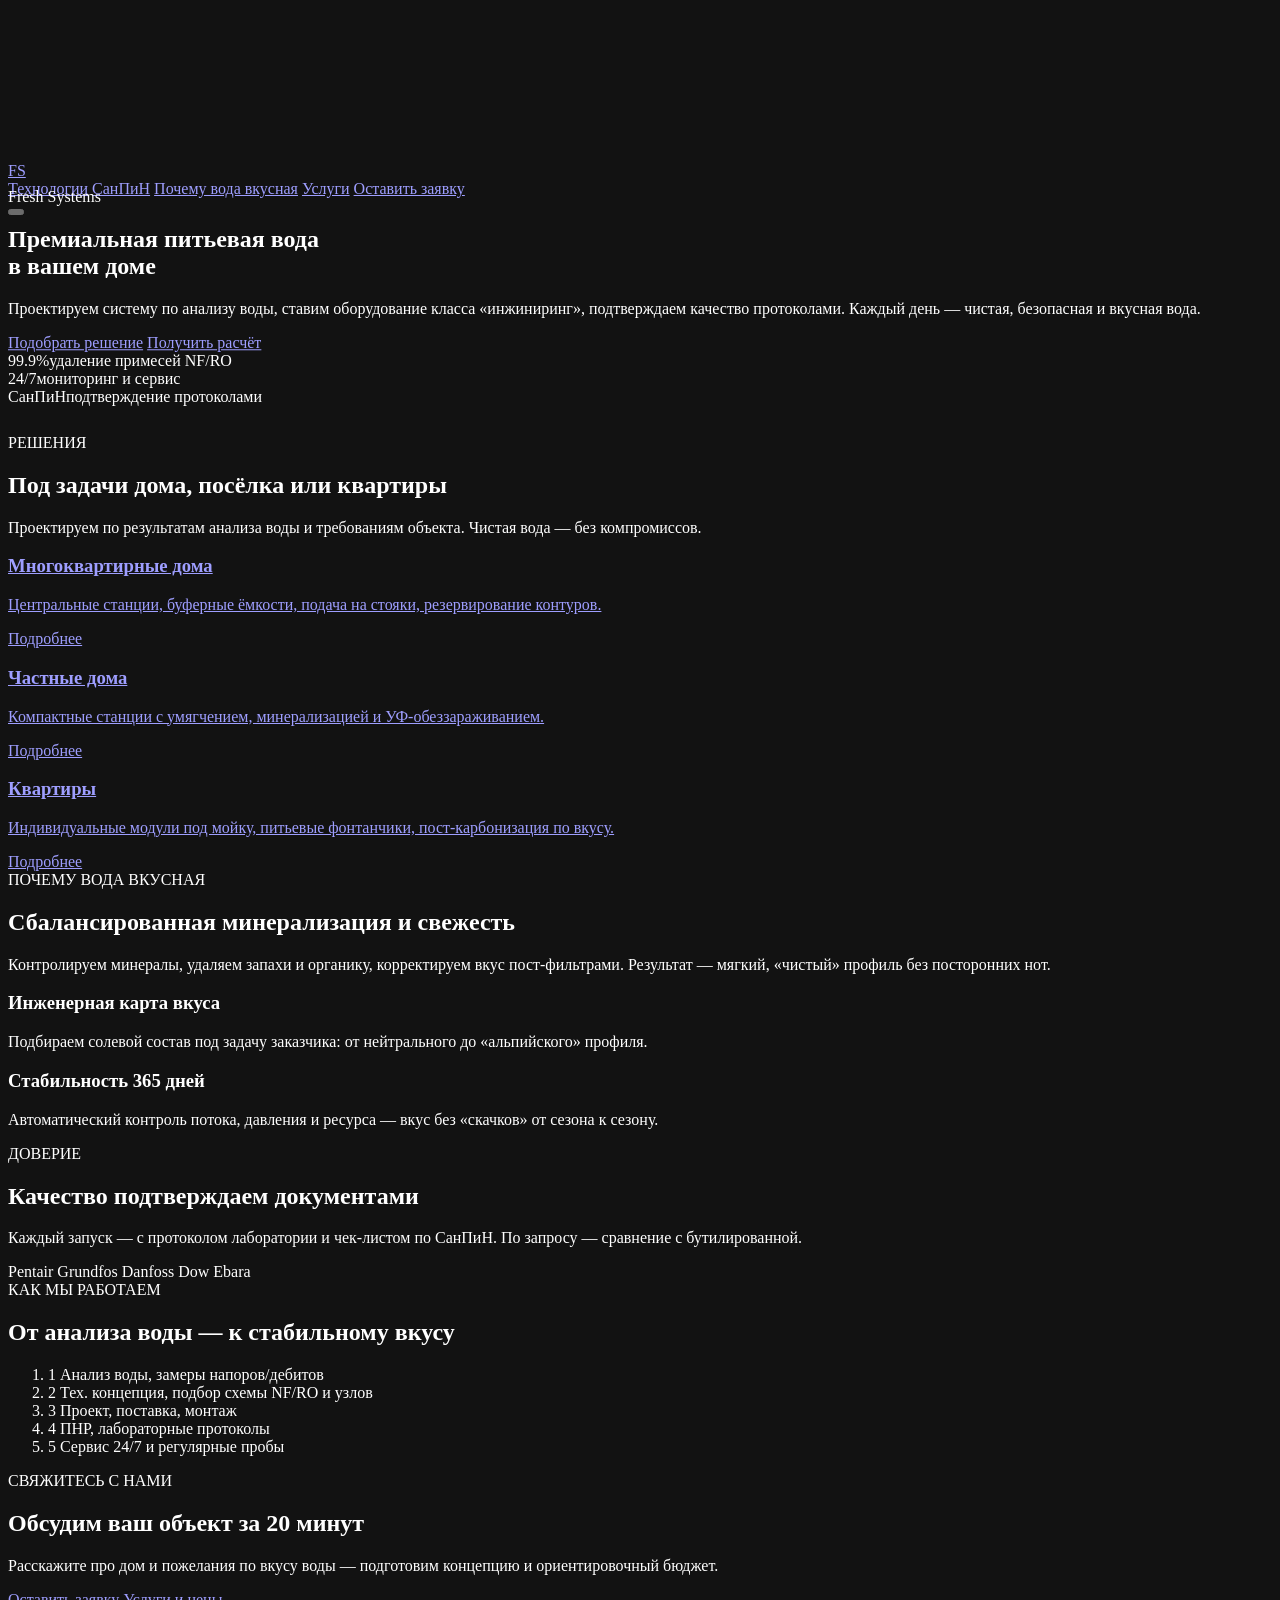
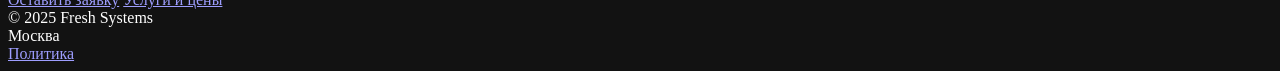
==== index.html @ dec19d0b "Create index.html" ====
<!doctype html>
<html lang="ru">
<head>
  <meta charset="utf-8" />
  <meta name="viewport" content="width=device-width, initial-scale=1" />
  <title>Fresh Systems — Централизованные системы питьевой воды</title>
  <meta name="description" content="Проектирование, монтаж и сервис централизованных систем питьевой воды для ЖК, коттеджей и квартир. Лабораторные протоколы. Соответствие СанПиН." />
  <meta name="color-scheme" content="dark" />
  <link rel="preload" as="image" href="images/hero-water.jpg" />
  <link rel="preload" as="video"  href="images/water-bg.mp4" type="video/mp4" />
  <link href="https://fonts.googleapis.com/css2?family=Inter:wght@400;600;900&display=swap&subset=cyrillic" rel="stylesheet">
  <link rel="stylesheet" href="styles.css" />
  <link rel="icon" href="favicon.svg" type="image/svg+xml" />
  <meta property="og:title" content="Fresh Systems — Питьевая вода для вашего дома" />
  <meta property="og:description" content="Инженерия полного цикла: от анализа воды до сервиса. ЖК, частные дома, квартиры." />
  <meta property="og:image" content="images/og-cover.jpg" />
  <script type="application/ld+json">
  {
    "@context":"https://schema.org",
    "@type":"Organization",
    "name":"Fresh Systems",
    "url":"https://your-domain.example",
    "logo":"https://your-domain.example/images/logo.svg",
    "sameAs":[]
  }
  </script>
</head>
<body class="no-video">

  <!-- Фон -->
  <video id="bgVideo" class="bg-video" autoplay muted loop playsinline preload="auto" poster="images/hero-water.jpg">
    <source src="images/water-bg.mp4" type="video/mp4" />
  </video>
  <div class="overlay"></div>

  <!-- Шапка -->
  <header class="site-header">
    <a class="brand" href="index.html" aria-label="На главную">FS</a>
    <nav class="top-nav" aria-label="Основное меню">
      <a href="technologies.html">Технологии</a>
      <a href="sanpin.html">СанПиН</a>
      <a href="taste.html">Почему вода вкусная</a>
      <a href="services.html">Услуги</a>
      <a href="contacts.html" class="pill">Оставить заявку</a>
    </nav>
    <button class="menu-toggle" id="menuBtn" aria-label="Меню" aria-expanded="false"><span></span></button>
  </header>

  <!-- Моб. меню -->
  <nav class="mobile-drawer" id="drawer" hidden aria-label="Мобильное меню">
    <a href="technologies.html">Технологии</a>
    <a href="sanpin.html">СанПиН</a>
    <a href="taste.html">Почему вода вкусная</a>
    <a href="services.html">Услуги</a>
    <a href="contacts.html" class="btn primary w-full mt-2">Оставить заявку</a>
  </nav>

  <!-- HERO -->
  <section class="section hero">
    <div class="container">
      <div class="hgroup fadein" data-parallax data-speed="0.18">
        <div class="kicker">Fresh Systems</div>
        <h1 class="h1">Премиальная питьевая вода <br class="mob-br">в&nbsp;вашем доме</h1>
        <p class="sub">Проектируем систему по анализу воды, ставим оборудование класса «инжиниринг», подтверждаем качество протоколами. Каждый день — чистая, безопасная и вкусная вода.</p>
        <div class="actions">
          <a href="services.html" class="btn primary">Подобрать решение</a>
          <a href="contacts.html" class="btn ghost">Получить расчёт</a>
        </div>

        <!-- Соц-доказательства -->
        <div class="stats">
          <div class="stat"><span class="num">99.9%</span><span class="cap">удаление примесей NF/RO</span></div>
          <div class="stat"><span class="num">24/7</span><span class="cap">мониторинг и сервис</span></div>
          <div class="stat"><span class="num">СанПиН</span><span class="cap">подтверждение протоколами</span></div>
        </div>
      </div>
    </div>
  </section>

  <!-- Для кого решения -->
  <section class="section">
    <div class="container">
      <div class="hgroup fadein">
        <div class="kicker">РЕШЕНИЯ</div>
        <h2 class="h2">Под задачи дома, посёлка или квартиры</h2>
        <p class="sub">Проектируем по результатам анализа воды и требованиям объекта. Чистая вода — без компромиссов.</p>
      </div>

      <div class="row mt-3">
        <a class="card-cta fadein" href="services.html#multi">
          <div class="card-ill" style="--img:url('images/solutions/multi.jpg')"></div>
          <div class="card-body">
            <h3>Многоквартирные дома</h3>
            <p>Центральные станции, буферные ёмкости, подача на стояки, резервирование контуров.</p>
            <span class="arrow">Подробнее</span>
          </div>
        </a>

        <a class="card-cta fadein" href="services.html#private">
          <div class="card-ill" style="--img:url('images/solutions/private.jpg')"></div>
          <div class="card-body">
            <h3>Частные дома</h3>
            <p>Компактные станции с умягчением, минерализацией и УФ-обеззараживанием.</p>
            <span class="arrow">Подробнее</span>
          </div>
        </a>

        <a class="card-cta fadein" href="services.html#apartment">
          <div class="card-ill" style="--img:url('images/solutions/apartment.jpg')"></div>
          <div class="card-body">
            <h3>Квартиры</h3>
            <p>Индивидуальные модули под мойку, питьевые фонтанчики, пост-карбонизация по вкусу.</p>
            <span class="arrow">Подробнее</span>
          </div>
        </a>
      </div>
    </div>
  </section>

  <!-- Почему вкусная -->
  <section class="section">
    <div class="container">
      <div class="hgroup fadein">
        <div class="kicker">ПОЧЕМУ ВОДА ВКУСНАЯ</div>
        <h2 class="h2">Сбалансированная минерализация и свежесть</h2>
        <p class="sub">Контролируем минералы, удаляем запахи и органику, корректируем вкус пост-фильтрами. Результат — мягкий, «чистый» профиль без посторонних нот.</p>
      </div>

      <div class="row">
        <div class="col-6 fadein">
          <div class="glass">
            <h3>Инженерная карта вкуса</h3>
            <p>Подбираем солевой состав под задачу заказчика: от нейтрального до «альпийского» профиля.</p>
          </div>
        </div>
        <div class="col-6 fadein">
          <div class="glass">
            <h3>Стабильность 365 дней</h3>
            <p>Автоматический контроль потока, давления и ресурса — вкус без «скачков» от сезона к сезону.</p>
          </div>
        </div>
      </div>
    </div>
  </section>

  <!-- Блок доверия -->
  <section class="section">
    <div class="container">
      <div class="hgroup fadein">
        <div class="kicker">ДОВЕРИЕ</div>
        <h2 class="h2">Качество подтверждаем документами</h2>
        <p class="sub">Каждый запуск — с протоколом лаборатории и чек-листом по СанПиН. По запросу — сравнение с бутилированной.</p>
      </div>
      <div class="logos fadein" aria-label="Партнёры и бренды оборудования">
        <span class="logo">Pentair</span>
        <span class="logo">Grundfos</span>
        <span class="logo">Danfoss</span>
        <span class="logo">Dow</span>
        <span class="logo">Ebara</span>
      </div>
    </div>
  </section>

  <!-- Процесс -->
  <section class="section">
    <div class="container">
      <div class="hgroup fadein">
        <div class="kicker">КАК МЫ РАБОТАЕМ</div>
        <h2 class="h2">От анализа воды — к стабильному вкусу</h2>
      </div>
      <ol class="steps fadein">
        <li><span>1</span> Анализ воды, замеры напоров/дебитов</li>
        <li><span>2</span> Тех. концепция, подбор схемы NF/RO и узлов</li>
        <li><span>3</span> Проект, поставка, монтаж</li>
        <li><span>4</span> ПНР, лабораторные протоколы</li>
        <li><span>5</span> Сервис 24/7 и регулярные пробы</li>
      </ol>
    </div>
  </section>

  <!-- Финальный CTA -->
  <section class="section cta">
    <div class="container">
      <div class="hgroup fadein">
        <div class="kicker">СВЯЖИТЕСЬ С НАМИ</div>
        <h2 class="h2">Обсудим ваш объект за 20 минут</h2>
        <p class="sub">Расскажите про дом и пожелания по вкусу воды — подготовим концепцию и ориентировочный бюджет.</p>
        <div class="actions">
          <a href="contacts.html" class="btn primary">Оставить заявку</a>
          <a href="services.html" class="btn ghost">Услуги и цены</a>
        </div>
      </div>
    </div>
  </section>

  <!-- Футер -->
  <footer class="site-footer">
    <div class="footer-inner">
      <div class="minor">© 2025 Fresh Systems</div>
      <div class="minor">Москва</div>
      <a class="minor" href="privacy.html">Политика</a>
    </div>
  </footer>

  <!-- JS -->
  <script>
    // Видео (мобилка → статичный фон)
    (function(){
      const isMobile = matchMedia('(max-width: 768px)').matches;
      const v = document.getElementById('bgVideo');
      if(!v) return;
      const ok = ()=>{ document.body.classList.remove('no-video'); v.play?.().catch(()=>{}); };
      if(isMobile){
        document.body.classList.add('mobile-bg');
        v.pause?.(); v.removeAttribute('src'); v.load();
      }else{
        v.addEventListener('loadeddata', ok, {once:true});
        v.addEventListener('canplay', ok, {once:true});
        setTimeout(()=>{ if(v.readyState>=2) ok(); }, 1800);
      }
    })();

    // Моб. меню
    (function(){
      const btn = document.getElementById('menuBtn');
      const drawer = document.getElementById('drawer');
      if(!btn||!drawer) return;
      const toggle = (open)=> {
        if(open===undefined) open = !drawer.classList.contains('open');
        drawer.classList.toggle('open', open);
        drawer.hidden = !open;
        btn.setAttribute('aria-expanded', String(open));
        document.body.classList.toggle('mobile-menu-open', open);
      };
      const on = (e)=>{ e.preventDefault(); toggle(); };
      btn.addEventListener('click', on, {passive:false});
      btn.addEventListener('touchstart', on, {passive:false});
      const outside=(e)=>{
        if(!drawer.classList.contains('open')) return;
        if(!drawer.contains(e.target) && !btn.contains(e.target)) toggle(false);
      };
      document.addEventListener('click', outside);
      document.addEventListener('touchstart', outside, {passive:true});
    })();

    // Плавные появления
    (function(){
      const els = document.querySelectorAll('.fadein');
      const io = new IntersectionObserver((entries)=>{
        entries.forEach(e=>{
          if(e.isIntersecting) e.target.classList.add('show');
        });
      },{threshold:.18});
      els.forEach(el=>io.observe(el));
    })();

    // Параллакс
    (function(){
      if(matchMedia('(prefers-reduced-motion: reduce)').matches) return;
      const els=[...document.querySelectorAll('[data-parallax]')];
      if(!els.length) return; let H=innerHeight, ticking=false;
      const clamp=(v,min,max)=>Math.min(max,Math.max(min,v));
      const apply=()=>{
        els.forEach(el=>{
          const s=parseFloat(el.dataset.speed||'0.15');
          const r=el.getBoundingClientRect();
          const c=r.top+r.height/2-H/2;
          el.style.transform=`translate3d(0, ${clamp(c*s,-36,36)}px, 0)`;
        }); ticking=false;
      };
      addEventListener('scroll', ()=>{ if(!ticking){ ticking=true; requestAnimationFrame(apply);} }, {passive:true});
      addEventListener('resize', ()=>{H=innerHeight; apply();}, {passive:true});
      apply();
    })();
  </script>
</body>
</html>
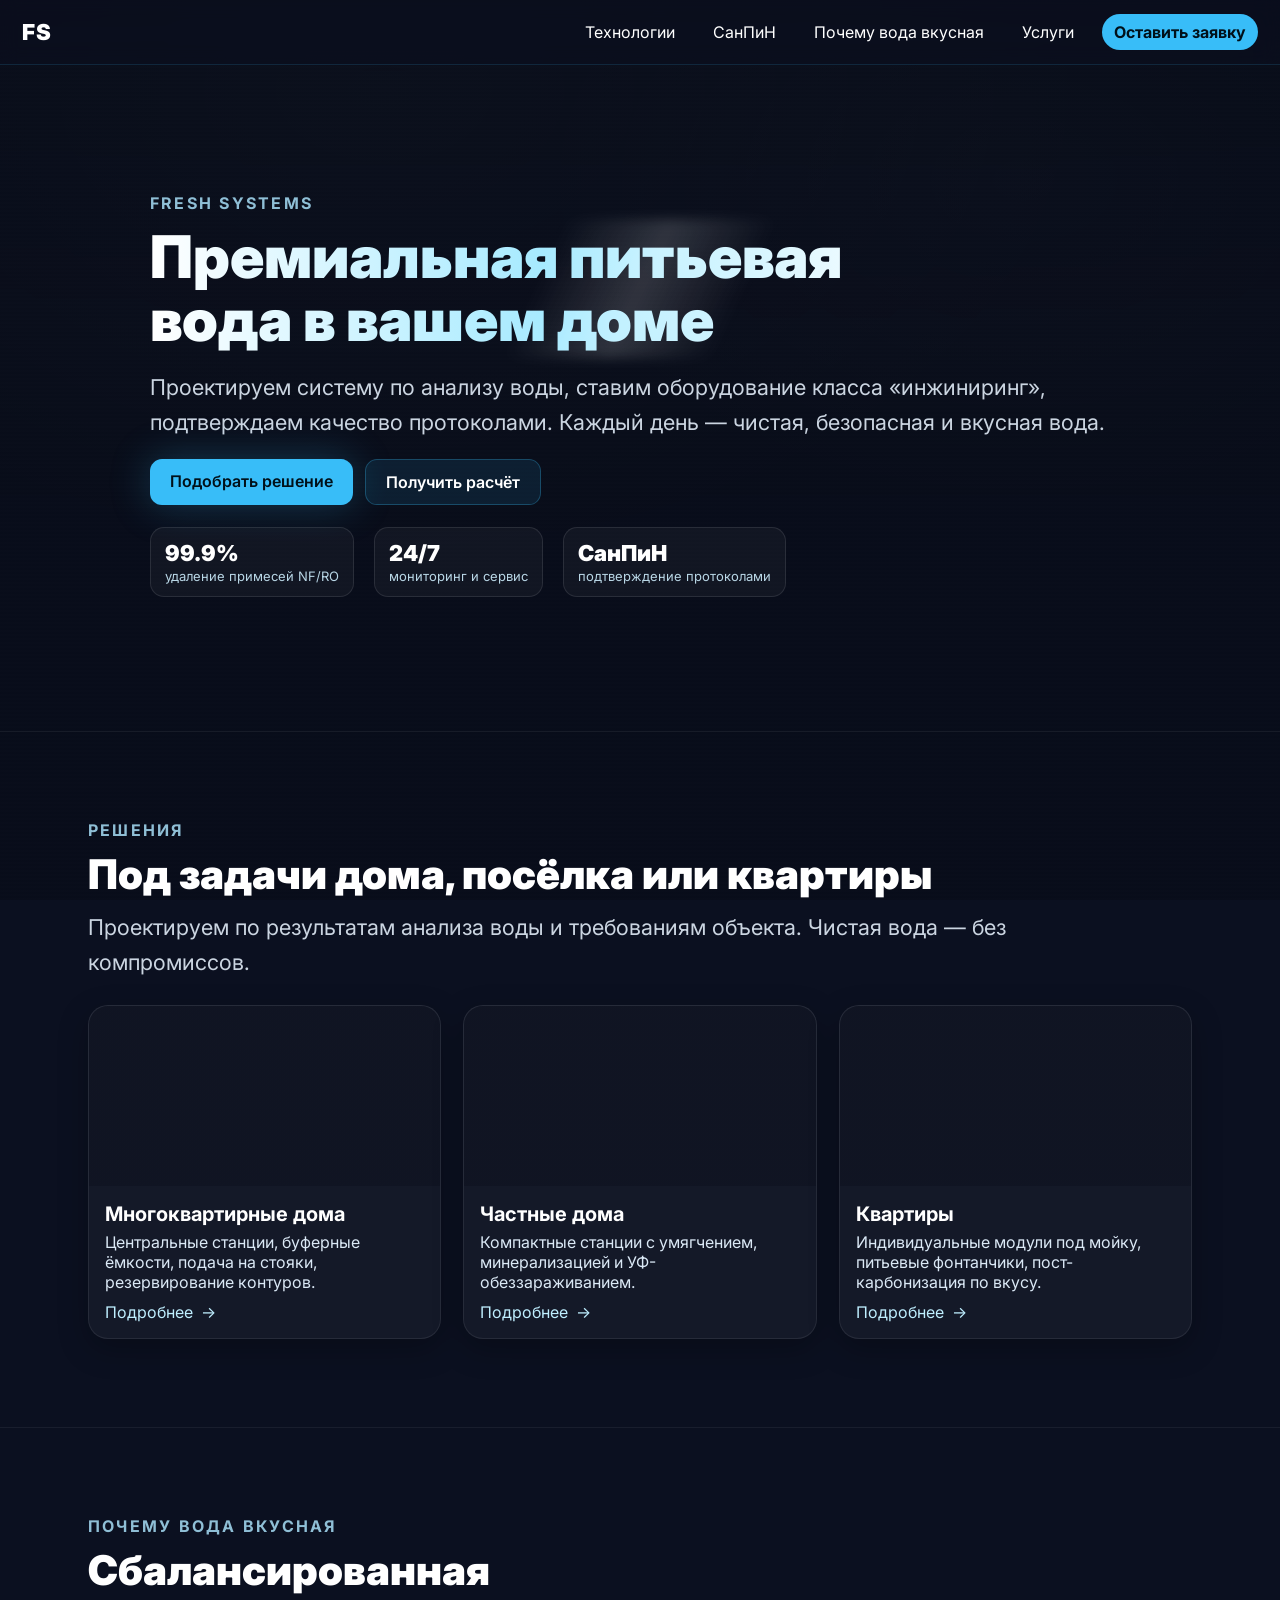
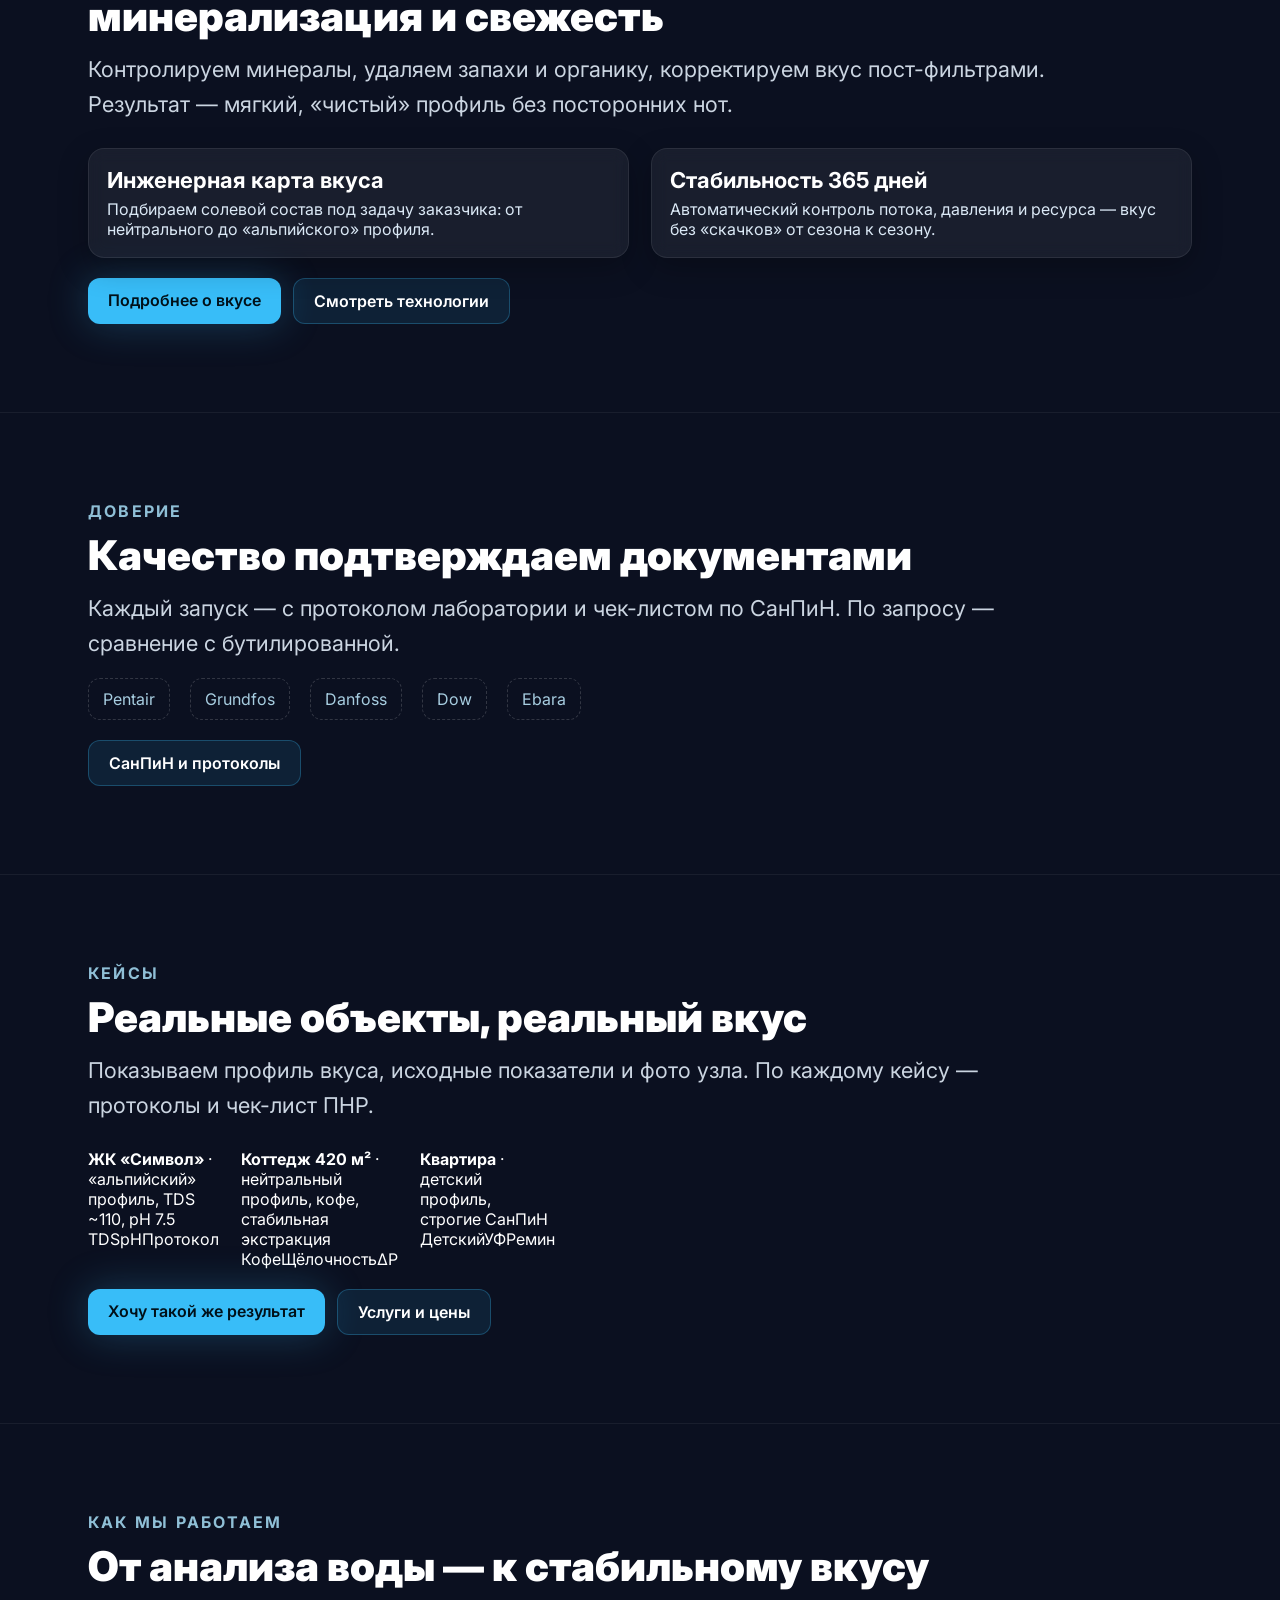
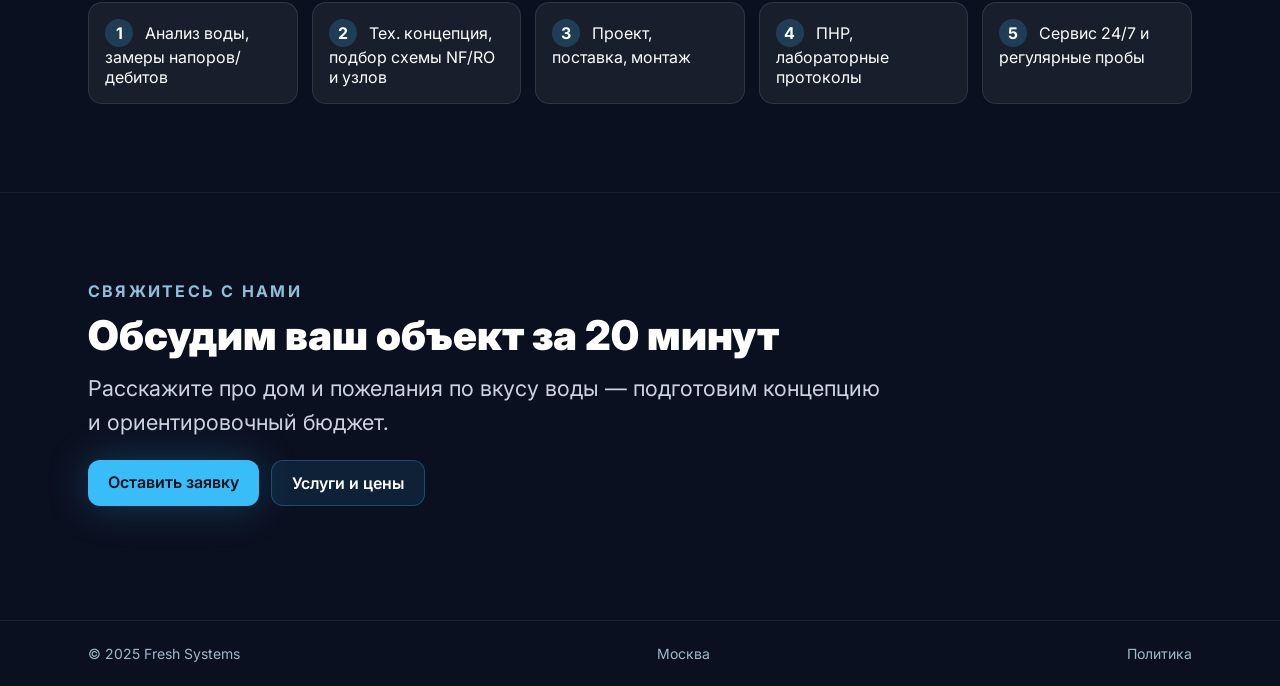
==== commit 6eb9fbc0: "Update index.html" ====
--- a/index.html
+++ b/index.html
@@ -140,6 +140,11 @@
           </div>
         </div>
       </div>
+
+      <div class="actions fadein">
+        <a href="taste.html" class="btn primary">Подробнее о вкусе</a>
+        <a href="technologies.html" class="btn ghost">Смотреть технологии</a>
+      </div>
     </div>
   </section>
 
@@ -157,6 +162,53 @@
         <span class="logo">Danfoss</span>
         <span class="logo">Dow</span>
         <span class="logo">Ebara</span>
+      </div>
+
+      <div class="actions fadein">
+        <a href="sanpin.html" class="btn ghost">СанПиН и протоколы</a>
+      </div>
+    </div>
+  </section>
+
+  <!-- КЕЙСЫ (новая секция) -->
+  <section id="cases" class="section">
+    <div class="container">
+      <div class="hgroup fadein">
+        <div class="kicker">КЕЙСЫ</div>
+        <h2 class="h2">Реальные объекты, реальный вкус</h2>
+        <p class="sub">Показываем профиль вкуса, исходные показатели и фото узла. По каждому кейсу — протоколы и чек-лист ПНР.</p>
+      </div>
+
+      <div class="cases row mt-3">
+        <!-- Кейc 1 -->
+        <a class="case fadein" href="images/cases/home-01.jpg" target="_blank">
+          <div class="ph" style="--img:url('images/cases/home-01.jpg')"></div>
+          <div class="cap">
+            <strong>ЖК «Символ»</strong> · «альпийский» профиль, TDS ~110, pH 7.5
+            <div class="mini-tags"><span>TDS</span><span>pH</span><span>Протокол</span></div>
+          </div>
+        </a>
+        <!-- Кейc 2 -->
+        <a class="case fadein" href="images/cases/home-02.jpg" target="_blank">
+          <div class="ph" style="--img:url('images/cases/home-02.jpg')"></div>
+          <div class="cap">
+            <strong>Коттедж 420 м²</strong> · нейтральный профиль, кофе, стабильная экстракция
+            <div class="mini-tags"><span>Кофе</span><span>Щёлочность</span><span>ΔP</span></div>
+          </div>
+        </a>
+        <!-- Кейc 3 -->
+        <a class="case fadein" href="images/cases/home-03.jpg" target="_blank">
+          <div class="ph" style="--img:url('images/cases/home-03.jpg')"></div>
+          <div class="cap">
+            <strong>Квартира</strong> · детский профиль, строгие СанПиН
+            <div class="mini-tags"><span>Детский</span><span>УФ</span><span>Ремин</span></div>
+          </div>
+        </a>
+      </div>
+
+      <div class="actions fadein">
+        <a href="contacts.html" class="btn primary">Хочу такой же результат</a>
+        <a href="services.html" class="btn ghost">Услуги и цены</a>
       </div>
     </div>
   </section>
--- a/styles.css
+++ b/styles.css
@@ -0,0 +1,207 @@
+:root{
+  --bg:#0b1020; --fg:#ffffff; --muted:#cbd5e1;
+  --line:#1c253a; --accent:#38bdf8; --accent-2:#7dd3fc;
+  --radius:16px; --shadow:0 10px 30px rgba(0,0,0,.25);
+  --glow: 0 0 40px rgba(56,189,248,.25);
+  --reveal-distance:44px; --reveal-duration:950ms;
+  color-scheme:dark;
+}
+*{box-sizing:border-box;margin:0;padding:0}
+html,body{height:100%}
+img,svg,video{display:block;max-width:100%}
+button{font:inherit}
+a{color:inherit;text-decoration:none}
+a:hover{opacity:.95}
+body{
+  color:var(--fg);
+  font-family:Inter,-apple-system,Segoe UI,Roboto,Arial,system-ui;
+  background:var(--bg);
+  overflow-x:hidden;
+}
+
+/* ===== Фон ===== */
+.bg-video{
+  position:fixed; inset:0; width:100%; height:100%;
+  object-fit:cover; object-position:center;
+  z-index:-3;
+  filter:brightness(.55) contrast(1.08) saturate(1.12);
+  animation:slowmove 60s linear infinite alternate;
+}
+@keyframes slowmove{
+  0%{transform:scale(1)}
+  50%{transform:scale(1.04) translateY(-1%)}
+  100%{transform:scale(1) translateY(1%)}
+}
+.overlay{
+  position:fixed; inset:0; z-index:-2;
+  background:
+    linear-gradient(180deg,
+      rgba(7,11,22,.70) 0%,
+      rgba(7,11,22,.64) 22%,
+      rgba(7,11,22,.60) 50%,
+      rgba(7,11,22,.58) 100%),
+    radial-gradient(1200px 800px at 30% 10%, rgba(255,255,255,.04), transparent 60%),
+    radial-gradient(900px 600px  at 80% 20%, rgba(255,255,255,.03), transparent 55%);
+}
+.overlay::after{
+  content:""; position:absolute; inset:0; pointer-events:none;
+  background:repeating-linear-gradient(0deg, rgba(255,255,255,.006) 0 2px, transparent 2px 4px);
+  mix-blend-mode:overlay; opacity:.12;
+}
+
+/* ===== Шапка ===== */
+.site-header{
+  position:sticky; top:0; z-index:20;
+  display:flex; align-items:center; justify-content:space-between;
+  padding:14px 22px;
+  background:rgba(11,16,32,.55); backdrop-filter:blur(10px);
+  border-bottom:1px solid rgba(56,189,248,.14);
+}
+.brand{font-weight:900;font-size:22px;letter-spacing:.06em}
+.top-nav{display:flex;gap:18px;flex-wrap:wrap;align-items:center}
+.top-nav a{padding:8px 10px;border-radius:10px}
+.top-nav a:hover{background:rgba(56,189,248,.10)}
+.top-nav .pill{background:var(--accent); color:#001019; font-weight:700; padding:8px 12px; border-radius:999px}
+.menu-toggle{
+  display:none; width:40px;height:40px;border-radius:10px;
+  border:1px solid rgba(255,255,255,.16);
+  background:rgba(255,255,255,.06);
+  align-items:center;justify-content:center;gap:0;cursor:pointer;
+}
+.menu-toggle span, .menu-toggle::before, .menu-toggle::after{
+  content:""; display:block; width:20px; height:2px; background:#fff; border-radius:2px;
+}
+.menu-toggle::before{transform:translateY(-6px)}
+.menu-toggle::after{transform:translateY(6px)}
+.mobile-drawer[hidden]{display:none !important;}
+.mobile-drawer{
+  position:fixed; left:16px; right:16px; top:64px;
+  background:rgba(11,16,32,.95);
+  border:1px solid rgba(255,255,255,.12);
+  border-radius:14px; padding:14px;
+  display:none; z-index:1000; backdrop-filter:blur(8px);
+}
+.mobile-drawer.open{display:block}
+.mobile-drawer a{display:block;padding:10px 12px;border-radius:10px}
+.mobile-drawer a:hover{background:rgba(56,189,248,.12)}
+
+/* ===== Секции / типографика ===== */
+.container{max-width:1160px;margin:0 auto;padding:0 28px}
+.section{padding:88px 0;border-top:1px solid rgba(255,255,255,.06)}
+.section:first-of-type{border-top:none}
+.hgroup{max-width:980px}
+.kicker{color:#8fbfd6;text-transform:uppercase;letter-spacing:.14em;font-weight:700;margin-bottom:12px}
+.h1{
+  font-size:clamp(36px,4.6vw,66px);
+  font-weight:900; line-height:1.08; margin-bottom:18px;
+  background:linear-gradient(90deg,#fff,#a6eaff 40%,#fff 80%);
+  -webkit-background-clip:text; background-clip:text; color:transparent; position:relative;
+  text-wrap:balance;
+}
+.h1::after{
+  content:""; position:absolute; inset:-6px -8px;
+  background:linear-gradient(115deg,transparent 40%,rgba(255,255,255,.22) 50%,transparent 60%);
+  mix-blend-mode:screen; filter:blur(6px); opacity:.7; animation:shine 7s ease-in-out infinite;
+}
+@keyframes shine{0%{transform:translateX(-30%)}50%{transform:translateX(30%)}100%{transform:translateX(-30%)}}
+.h2{font-size:clamp(24px,3.2vw,44px);font-weight:900;line-height:1.12;margin-bottom:12px;text-wrap:balance}
+.sub{color:var(--muted);font-size:clamp(16px,1.7vw,22px);line-height:1.6;max-width:980px}
+.actions{display:flex;gap:12px;flex-wrap:wrap;margin-top:20px}
+.btn{padding:12px 20px;border-radius:12px;border:1px solid var(--line);font-weight:600;transition:.25s background,.25s transform,.25s opacity}
+.btn.primary{background:var(--accent);color:#001019;border:none;box-shadow:var(--glow)}
+.btn.primary:hover{transform:translateY(-2px);background:#56d3ff}
+.btn.ghost{background:rgba(56,189,248,.10);border-color:rgba(56,189,248,.28)}
+.btn.w-full{display:block;width:100%}
+.mt-2{margin-top:8px}.mt-3{margin-top:18px}
+
+/* Сетка */
+.row{display:grid;grid-template-columns:repeat(12,1fr);gap:22px;margin-top:26px}
+.col-6{grid-column:span 6}
+.glass{
+  background:rgba(255,255,255,.06); border:1px solid rgba(255,255,255,.08);
+  border-radius:var(--radius); padding:18px; backdrop-filter:blur(8px); box-shadow:var(--shadow)
+}
+.glass h3{font-size:22px;margin-bottom:6px}
+.glass p{color:#dbe9f6}
+
+/* HERO */
+.hero{min-height:74vh;display:flex;align-items:center}
+.mob-br{display:none}
+
+/* Карточки решений */
+.card-cta{
+  grid-column:span 4; display:flex; flex-direction:column; border-radius:20px; overflow:hidden;
+  background:rgba(255,255,255,.04); border:1px solid rgba(255,255,255,.08); box-shadow:var(--shadow);
+  transition:transform .35s cubic-bezier(.16,1,.3,1), border-color .25s, background .25s;
+}
+.card-cta:hover{transform:translateY(-4px); border-color:rgba(56,189,248,.35); background:rgba(255,255,255,.06)}
+.card-ill{height:180px; background:linear-gradient(0deg, rgba(7,11,22,.3), rgba(7,11,22,.3)), var(--img) center/cover no-repeat}
+.card-body{padding:16px}
+.card-body h3{font-size:20px; margin-bottom:6px}
+.card-body p{color:#dbe9f6}
+.arrow{display:inline-flex; align-items:center; gap:8px; margin-top:10px; color:#bfefff}
+.arrow::after{content:"→"; transition:transform .25s}
+.card-cta:hover .arrow::after{transform:translateX(4px)}
+
+/* Статистика */
+.stats{display:flex; gap:20px; flex-wrap:wrap; margin-top:22px}
+.stat{padding:12px 14px; border:1px solid rgba(255,255,255,.1); border-radius:14px; background:rgba(255,255,255,.04)}
+.stat .num{display:block; font-weight:900; font-size:22px}
+.stat .cap{display:block; color:#b9d7e6; font-size:13px; margin-top:2px}
+
+/* Логотипы */
+.logos{display:flex; gap:20px; flex-wrap:wrap; margin-top:18px}
+.logo{padding:10px 14px; border-radius:12px; border:1px dashed rgba(255,255,255,.16); color:#a7cde0}
+
+/* Шаги */
+.steps{display:grid; grid-template-columns:repeat(5,1fr); gap:14px; counter-reset:st}
+.steps li{list-style:none; padding:16px; border-radius:14px; background:rgba(255,255,255,.06); border:1px solid rgba(255,255,255,.1)}
+.steps li span{display:inline-flex; width:28px; height:28px; align-items:center; justify-content:center; border-radius:999px; background:rgba(56,189,248,.2); margin-right:8px; font-weight:700}
+
+/* CTA */
+.cta .hgroup{max-width:800px}
+
+/* Футер */
+.site-footer{padding:24px 0; border-top:1px solid rgba(255,255,255,.08); margin-top:26px}
+.footer-inner{display:flex; align-items:center; gap:14px; justify-content:space-between; max-width:1160px; margin:0 auto; padding:0 28px}
+.minor{color:#9fb9c9; font-size:14px}
+
+/* Плавные появления */
+.fadein{opacity:0;transform:translateY(var(--reveal-distance));transition:opacity var(--reveal-duration) cubic-bezier(.16,1,.3,1),transform var(--reveal-duration) cubic-bezier(.16,1,.3,1)}
+.fadein.show{opacity:1;transform:none}
+
+/* ===== Responsive ===== */
+@media (max-width:1180px){
+  .container{max-width:100%;padding:0 22px}
+}
+@media (max-width:1024px){
+  .row{grid-template-columns:repeat(6,1fr)}
+  .card-cta{grid-column:span 6}
+  .col-6{grid-column:span 6}
+  .steps{grid-template-columns:repeat(2,1fr)}
+}
+@media (max-width:768px){
+  .top-nav{display:none}
+  .menu-toggle{display:flex}
+  body.mobile-menu-open{overflow:hidden}
+
+  body.mobile-bg{
+    background:
+      image-set(
+        url('images/hero-water-mobile.jpg') type("image/jpeg"),
+        url('images/hero-water.jpg') type("image/jpeg")
+      )
+      center top / cover no-repeat fixed;
+  }
+  body.mobile-bg .bg-video{display:none}
+  .hero{min-height:64vh}
+  .mob-br{display:inline}
+  :root{--reveal-distance:34px;--reveal-duration:1100ms}
+}
+
+/* A11y: меньше движения */
+@media (prefers-reduced-motion:reduce){
+  .bg-video{animation:none}
+  .h1::after{animation:none}
+  .fadein{transition:none}
+}
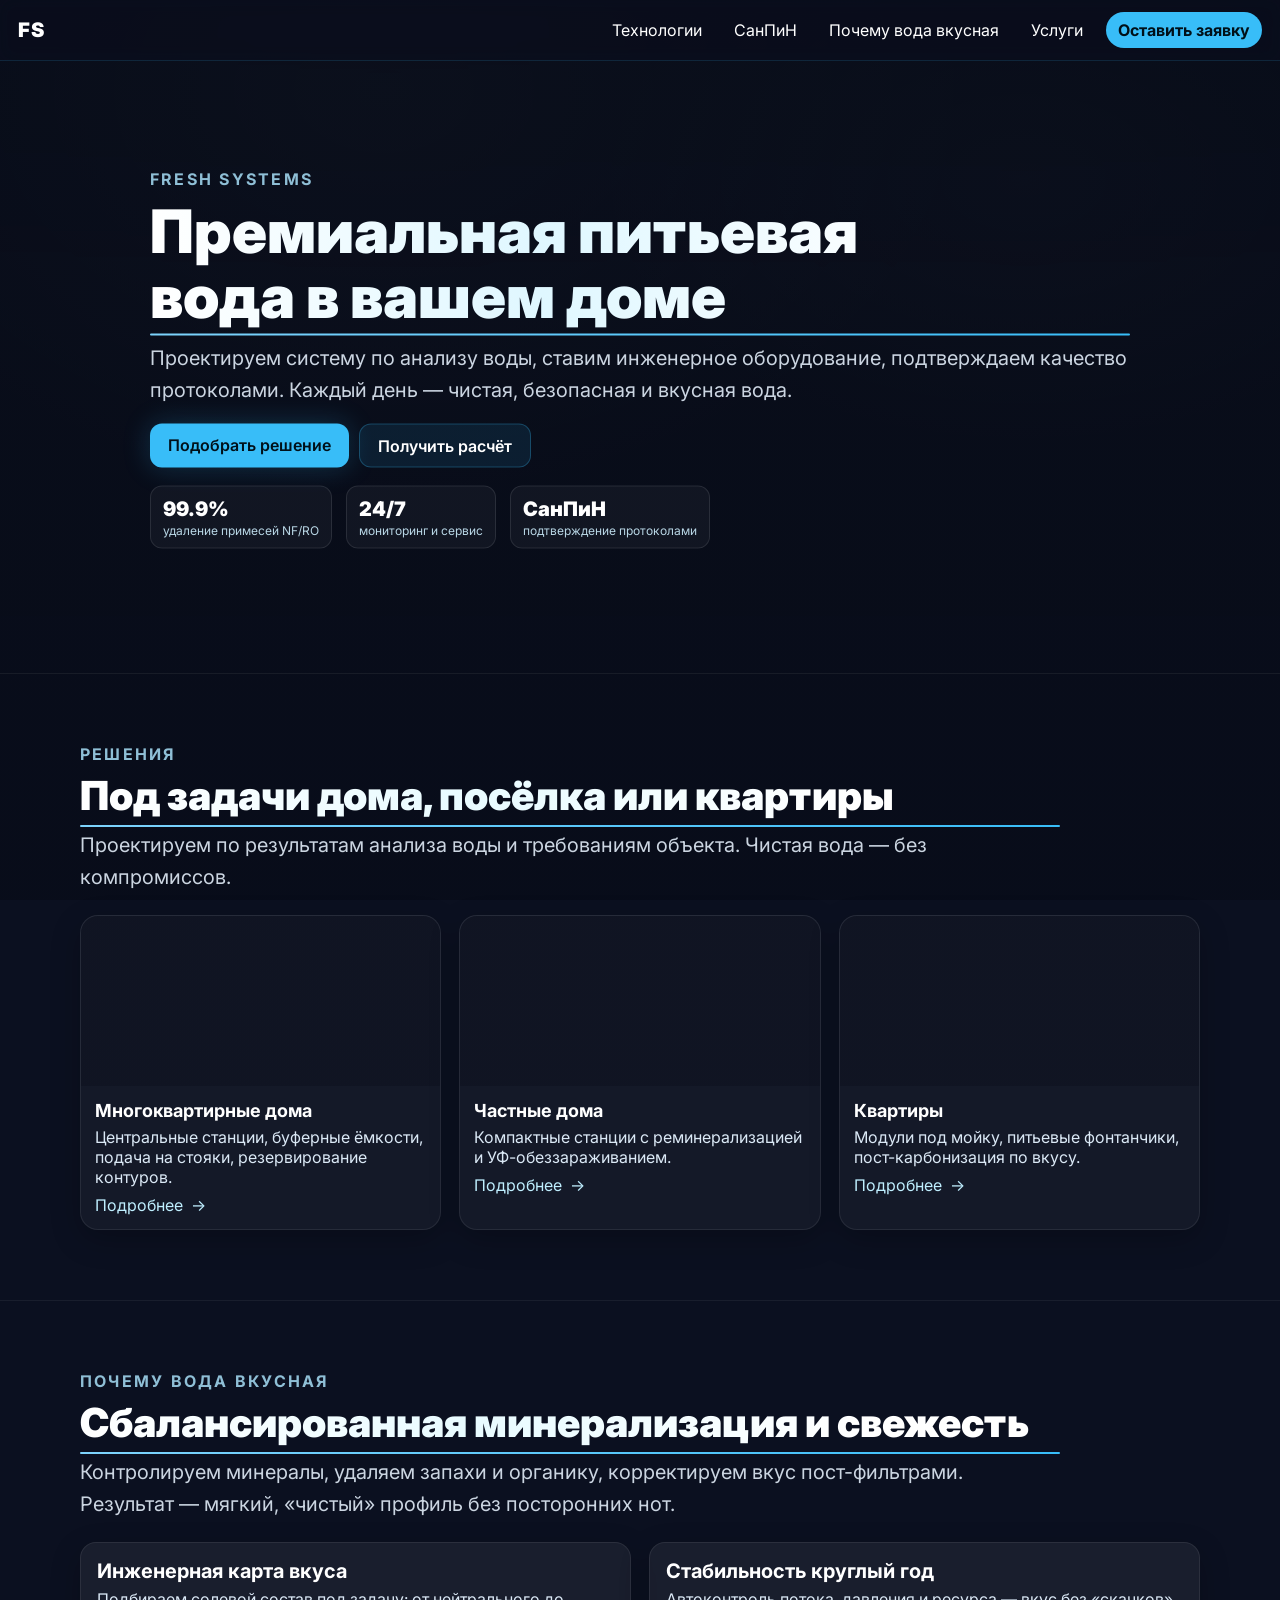
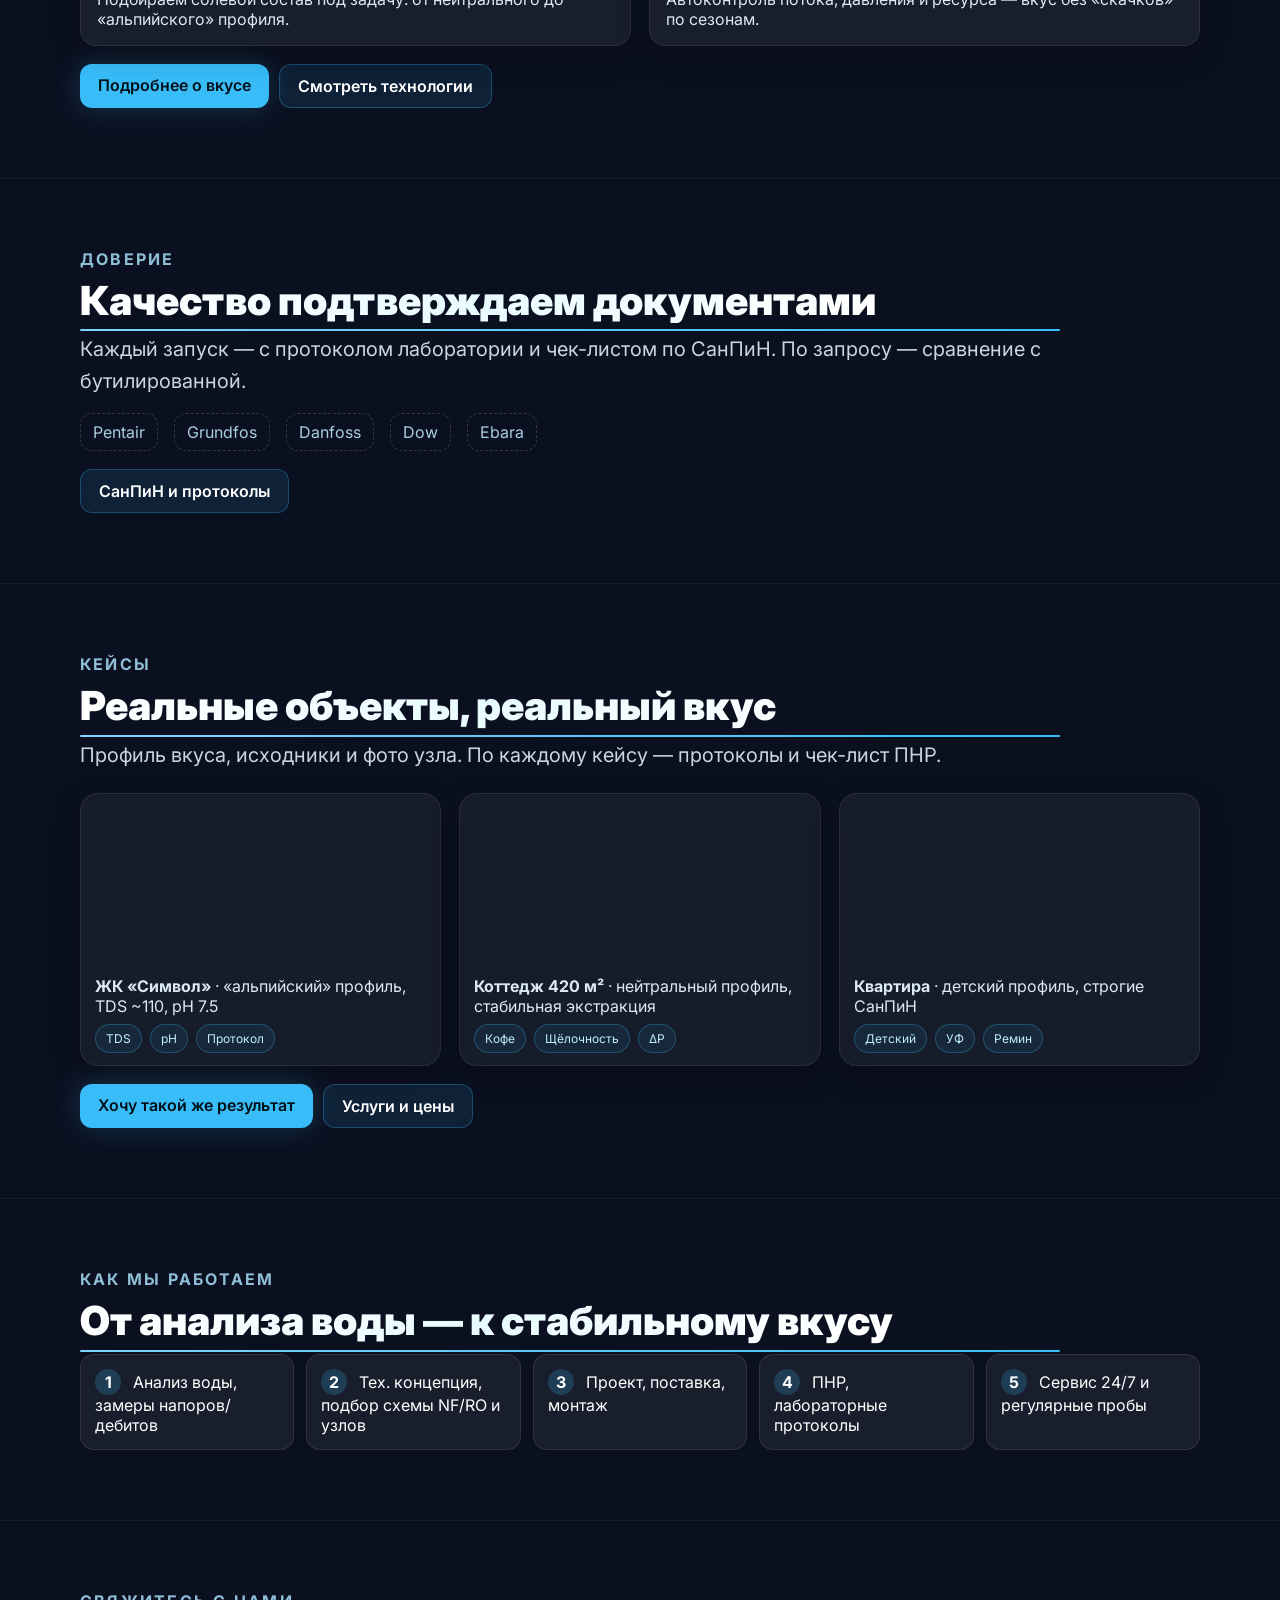
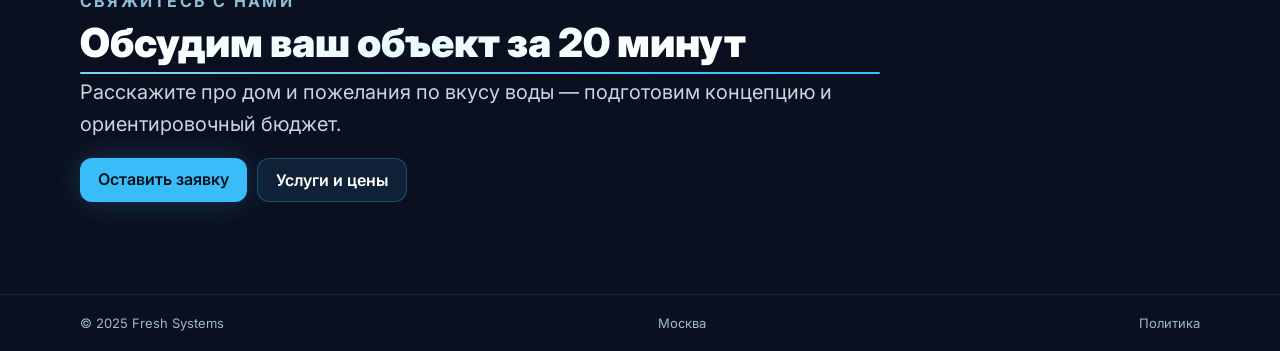
==== commit 7ea5970c: "Update index.html" ====
--- a/index.html
+++ b/index.html
@@ -4,28 +4,28 @@
   <meta charset="utf-8" />
   <meta name="viewport" content="width=device-width, initial-scale=1" />
   <title>Fresh Systems — Централизованные системы питьевой воды</title>
-  <meta name="description" content="Проектирование, монтаж и сервис централизованных систем питьевой воды для ЖК, коттеджей и квартир. Лабораторные протоколы. Соответствие СанПиН." />
+  <meta name="description" content="Проектирование, монтаж и сервис централизованных систем питьевой воды для ЖК, коттеджей и квартир. Протоколы по СанПиН. Вкусный профиль воды." />
   <meta name="color-scheme" content="dark" />
   <link rel="preload" as="image" href="images/hero-water.jpg" />
-  <link rel="preload" as="video"  href="images/water-bg.mp4" type="video/mp4" />
+  <link rel="preload" as="video" href="images/water-bg.mp4" type="video/mp4" />
   <link href="https://fonts.googleapis.com/css2?family=Inter:wght@400;600;900&display=swap&subset=cyrillic" rel="stylesheet">
   <link rel="stylesheet" href="styles.css" />
+  <link rel="stylesheet" href="preloader.css" />
   <link rel="icon" href="favicon.svg" type="image/svg+xml" />
   <meta property="og:title" content="Fresh Systems — Питьевая вода для вашего дома" />
   <meta property="og:description" content="Инженерия полного цикла: от анализа воды до сервиса. ЖК, частные дома, квартиры." />
   <meta property="og:image" content="images/og-cover.jpg" />
   <script type="application/ld+json">
-  {
-    "@context":"https://schema.org",
-    "@type":"Organization",
-    "name":"Fresh Systems",
-    "url":"https://your-domain.example",
-    "logo":"https://your-domain.example/images/logo.svg",
-    "sameAs":[]
-  }
+  {"@context":"https://schema.org","@type":"Organization","name":"Fresh Systems","url":"https://your-domain.example","logo":"https://your-domain.example/images/logo.svg","sameAs":[]}
   </script>
 </head>
-<body class="no-video">
+<body class="no-video preloading">
+
+  <!-- Прелоадер -->
+  <div id="preloader" aria-hidden="true">
+    <div class="loader-orb"></div>
+    <div class="ripples"><span></span><span></span></div>
+  </div>
 
   <!-- Фон -->
   <video id="bgVideo" class="bg-video" autoplay muted loop playsinline preload="auto" poster="images/hero-water.jpg">
@@ -61,13 +61,12 @@
       <div class="hgroup fadein" data-parallax data-speed="0.18">
         <div class="kicker">Fresh Systems</div>
         <h1 class="h1">Премиальная питьевая вода <br class="mob-br">в&nbsp;вашем доме</h1>
-        <p class="sub">Проектируем систему по анализу воды, ставим оборудование класса «инжиниринг», подтверждаем качество протоколами. Каждый день — чистая, безопасная и вкусная вода.</p>
+        <p class="sub">Проектируем систему по анализу воды, ставим инженерное оборудование, подтверждаем качество протоколами. Каждый день — чистая, безопасная и вкусная вода.</p>
         <div class="actions">
           <a href="services.html" class="btn primary">Подобрать решение</a>
           <a href="contacts.html" class="btn ghost">Получить расчёт</a>
         </div>
 
-        <!-- Соц-доказательства -->
         <div class="stats">
           <div class="stat"><span class="num">99.9%</span><span class="cap">удаление примесей NF/RO</span></div>
           <div class="stat"><span class="num">24/7</span><span class="cap">мониторинг и сервис</span></div>
@@ -77,7 +76,7 @@
     </div>
   </section>
 
-  <!-- Для кого решения -->
+  <!-- Решения -->
   <section class="section">
     <div class="container">
       <div class="hgroup fadein">
@@ -100,7 +99,7 @@
           <div class="card-ill" style="--img:url('images/solutions/private.jpg')"></div>
           <div class="card-body">
             <h3>Частные дома</h3>
-            <p>Компактные станции с умягчением, минерализацией и УФ-обеззараживанием.</p>
+            <p>Компактные станции с реминерализацией и УФ-обеззараживанием.</p>
             <span class="arrow">Подробнее</span>
           </div>
         </a>
@@ -109,7 +108,7 @@
           <div class="card-ill" style="--img:url('images/solutions/apartment.jpg')"></div>
           <div class="card-body">
             <h3>Квартиры</h3>
-            <p>Индивидуальные модули под мойку, питьевые фонтанчики, пост-карбонизация по вкусу.</p>
+            <p>Модули под мойку, питьевые фонтанчики, пост-карбонизация по вкусу.</p>
             <span class="arrow">Подробнее</span>
           </div>
         </a>
@@ -130,13 +129,13 @@
         <div class="col-6 fadein">
           <div class="glass">
             <h3>Инженерная карта вкуса</h3>
-            <p>Подбираем солевой состав под задачу заказчика: от нейтрального до «альпийского» профиля.</p>
+            <p>Подбираем солевой состав под задачу: от нейтрального до «альпийского» профиля.</p>
           </div>
         </div>
         <div class="col-6 fadein">
           <div class="glass">
-            <h3>Стабильность 365 дней</h3>
-            <p>Автоматический контроль потока, давления и ресурса — вкус без «скачков» от сезона к сезону.</p>
+            <h3>Стабильность круглый год</h3>
+            <p>Автоконтроль потока, давления и ресурса — вкус без «скачков» по сезонам.</p>
           </div>
         </div>
       </div>
@@ -148,7 +147,7 @@
     </div>
   </section>
 
-  <!-- Блок доверия -->
+  <!-- Доверие -->
   <section class="section">
     <div class="container">
       <div class="hgroup fadein">
@@ -156,7 +155,7 @@
         <h2 class="h2">Качество подтверждаем документами</h2>
         <p class="sub">Каждый запуск — с протоколом лаборатории и чек-листом по СанПиН. По запросу — сравнение с бутилированной.</p>
       </div>
-      <div class="logos fadein" aria-label="Партнёры и бренды оборудования">
+      <div class="logos fadein" aria-label="Бренды оборудования">
         <span class="logo">Pentair</span>
         <span class="logo">Grundfos</span>
         <span class="logo">Danfoss</span>
@@ -170,34 +169,31 @@
     </div>
   </section>
 
-  <!-- КЕЙСЫ (новая секция) -->
+  <!-- КЕЙСЫ -->
   <section id="cases" class="section">
     <div class="container">
       <div class="hgroup fadein">
         <div class="kicker">КЕЙСЫ</div>
         <h2 class="h2">Реальные объекты, реальный вкус</h2>
-        <p class="sub">Показываем профиль вкуса, исходные показатели и фото узла. По каждому кейсу — протоколы и чек-лист ПНР.</p>
+        <p class="sub">Профиль вкуса, исходники и фото узла. По каждому кейсу — протоколы и чек-лист ПНР.</p>
       </div>
 
       <div class="cases row mt-3">
-        <!-- Кейc 1 -->
-        <a class="case fadein" href="images/cases/home-01.jpg" target="_blank">
+        <a class="case fadein" href="images/cases/home-01.jpg" target="_blank" rel="noopener">
           <div class="ph" style="--img:url('images/cases/home-01.jpg')"></div>
           <div class="cap">
             <strong>ЖК «Символ»</strong> · «альпийский» профиль, TDS ~110, pH 7.5
             <div class="mini-tags"><span>TDS</span><span>pH</span><span>Протокол</span></div>
           </div>
         </a>
-        <!-- Кейc 2 -->
-        <a class="case fadein" href="images/cases/home-02.jpg" target="_blank">
+        <a class="case fadein" href="images/cases/home-02.jpg" target="_blank" rel="noopener">
           <div class="ph" style="--img:url('images/cases/home-02.jpg')"></div>
           <div class="cap">
-            <strong>Коттедж 420 м²</strong> · нейтральный профиль, кофе, стабильная экстракция
+            <strong>Коттедж 420 м²</strong> · нейтральный профиль, стабильная экстракция
             <div class="mini-tags"><span>Кофе</span><span>Щёлочность</span><span>ΔP</span></div>
           </div>
         </a>
-        <!-- Кейc 3 -->
-        <a class="case fadein" href="images/cases/home-03.jpg" target="_blank">
+        <a class="case fadein" href="images/cases/home-03.jpg" target="_blank" rel="noopener">
           <div class="ph" style="--img:url('images/cases/home-03.jpg')"></div>
           <div class="cap">
             <strong>Квартира</strong> · детский профиль, строгие СанПиН
@@ -325,5 +321,8 @@
       apply();
     })();
   </script>
+
+  <!-- Прелоадер -->
+  <script src="preloader.js"></script>
 </body>
 </html>
--- a/styles.css
+++ b/styles.css
@@ -1,9 +1,9 @@
 :root{
   --bg:#0b1020; --fg:#ffffff; --muted:#cbd5e1;
   --line:#1c253a; --accent:#38bdf8; --accent-2:#7dd3fc;
-  --radius:16px; --shadow:0 10px 30px rgba(0,0,0,.25);
-  --glow: 0 0 40px rgba(56,189,248,.25);
-  --reveal-distance:44px; --reveal-duration:950ms;
+  --radius:16px; --shadow:0 10px 30px rgba(0,0,0,.22);
+  --glow:0 0 28px rgba(56,189,248,.22);
+  --reveal-distance:36px; --reveal-duration:900ms;
   color-scheme:dark;
 }
 *{box-sizing:border-box;margin:0;padding:0}
@@ -11,7 +11,7 @@
 img,svg,video{display:block;max-width:100%}
 button{font:inherit}
 a{color:inherit;text-decoration:none}
-a:hover{opacity:.95}
+a:hover{opacity:.97}
 body{
   color:var(--fg);
   font-family:Inter,-apple-system,Segoe UI,Roboto,Arial,system-ui;
@@ -21,93 +21,75 @@
 
 /* ===== Фон ===== */
 .bg-video{
-  position:fixed; inset:0; width:100%; height:100%;
-  object-fit:cover; object-position:center;
-  z-index:-3;
-  filter:brightness(.55) contrast(1.08) saturate(1.12);
-  animation:slowmove 60s linear infinite alternate;
-}
-@keyframes slowmove{
-  0%{transform:scale(1)}
-  50%{transform:scale(1.04) translateY(-1%)}
-  100%{transform:scale(1) translateY(1%)}
-}
+  position:fixed; inset:0; width:100%; height:100%; object-fit:cover; object-position:center; z-index:-3;
+  filter:brightness(.55) contrast(1.06) saturate(1.08);
+  animation:slowmove 50s linear infinite alternate;
+  will-change: transform;
+}
+@keyframes slowmove{ 0%{transform:scale(1)} 50%{transform:scale(1.03) translateY(-1%)} 100%{transform:scale(1) translateY(1%)} }
 .overlay{
   position:fixed; inset:0; z-index:-2;
   background:
-    linear-gradient(180deg,
-      rgba(7,11,22,.70) 0%,
-      rgba(7,11,22,.64) 22%,
-      rgba(7,11,22,.60) 50%,
-      rgba(7,11,22,.58) 100%),
-    radial-gradient(1200px 800px at 30% 10%, rgba(255,255,255,.04), transparent 60%),
-    radial-gradient(900px 600px  at 80% 20%, rgba(255,255,255,.03), transparent 55%);
-}
-.overlay::after{
-  content:""; position:absolute; inset:0; pointer-events:none;
-  background:repeating-linear-gradient(0deg, rgba(255,255,255,.006) 0 2px, transparent 2px 4px);
-  mix-blend-mode:overlay; opacity:.12;
+    linear-gradient(180deg, rgba(7,11,22,.70) 0%, rgba(7,11,22,.62) 30%, rgba(7,11,22,.58) 100%),
+    radial-gradient(1000px 700px at 30% 10%, rgba(255,255,255,.04), transparent 60%),
+    radial-gradient(800px 500px at 80% 20%, rgba(255,255,255,.03), transparent 55%);
 }
 
 /* ===== Шапка ===== */
 .site-header{
   position:sticky; top:0; z-index:20;
   display:flex; align-items:center; justify-content:space-between;
-  padding:14px 22px;
-  background:rgba(11,16,32,.55); backdrop-filter:blur(10px);
+  padding:12px 18px;
+  background:rgba(11,16,32,.55); backdrop-filter:blur(8px);
   border-bottom:1px solid rgba(56,189,248,.14);
 }
-.brand{font-weight:900;font-size:22px;letter-spacing:.06em}
-.top-nav{display:flex;gap:18px;flex-wrap:wrap;align-items:center}
-.top-nav a{padding:8px 10px;border-radius:10px}
+.brand{font-weight:900;font-size:20px;letter-spacing:.06em}
+.top-nav{display:flex;gap:14px;flex-wrap:wrap;align-items:center}
+.top-nav a{padding:7px 9px;border-radius:10px}
 .top-nav a:hover{background:rgba(56,189,248,.10)}
 .top-nav .pill{background:var(--accent); color:#001019; font-weight:700; padding:8px 12px; border-radius:999px}
 .menu-toggle{
-  display:none; width:40px;height:40px;border-radius:10px;
-  border:1px solid rgba(255,255,255,.16);
-  background:rgba(255,255,255,.06);
-  align-items:center;justify-content:center;gap:0;cursor:pointer;
-}
-.menu-toggle span, .menu-toggle::before, .menu-toggle::after{
-  content:""; display:block; width:20px; height:2px; background:#fff; border-radius:2px;
-}
-.menu-toggle::before{transform:translateY(-6px)}
-.menu-toggle::after{transform:translateY(6px)}
+  display:none; width:40px;height:40px;border-radius:10px;border:1px solid rgba(255,255,255,.16);
+  background:rgba(255,255,255,.06); align-items:center;justify-content:center;cursor:pointer;
+}
+.menu-toggle span, .menu-toggle::before, .menu-toggle::after{content:""; display:block; width:20px; height:2px; background:#fff; border-radius:2px}
+.menu-toggle::before{transform:translateY(-6px)} .menu-toggle::after{transform:translateY(6px)}
 .mobile-drawer[hidden]{display:none !important;}
 .mobile-drawer{
-  position:fixed; left:16px; right:16px; top:64px;
-  background:rgba(11,16,32,.95);
-  border:1px solid rgba(255,255,255,.12);
-  border-radius:14px; padding:14px;
-  display:none; z-index:1000; backdrop-filter:blur(8px);
+  position:fixed; left:12px; right:12px; top:60px; background:rgba(11,16,32,.96);
+  border:1px solid rgba(255,255,255,.12); border-radius:14px; padding:12px; display:none; z-index:1000; backdrop-filter:blur(8px);
 }
 .mobile-drawer.open{display:block}
 .mobile-drawer a{display:block;padding:10px 12px;border-radius:10px}
 .mobile-drawer a:hover{background:rgba(56,189,248,.12)}
 
 /* ===== Секции / типографика ===== */
-.container{max-width:1160px;margin:0 auto;padding:0 28px}
-.section{padding:88px 0;border-top:1px solid rgba(255,255,255,.06)}
+.container{max-width:1160px;margin:0 auto;padding:0 20px}
+.section{padding:70px 0;border-top:1px solid rgba(255,255,255,.06)}
 .section:first-of-type{border-top:none}
 .hgroup{max-width:980px}
-.kicker{color:#8fbfd6;text-transform:uppercase;letter-spacing:.14em;font-weight:700;margin-bottom:12px}
+
+/* Заголовки: убрали «бегающий белый блок». Теперь — спокойный градиент + плавная underline. */
 .h1{
-  font-size:clamp(36px,4.6vw,66px);
-  font-weight:900; line-height:1.08; margin-bottom:18px;
-  background:linear-gradient(90deg,#fff,#a6eaff 40%,#fff 80%);
-  -webkit-background-clip:text; background-clip:text; color:transparent; position:relative;
-  text-wrap:balance;
-}
-.h1::after{
-  content:""; position:absolute; inset:-6px -8px;
-  background:linear-gradient(115deg,transparent 40%,rgba(255,255,255,.22) 50%,transparent 60%);
-  mix-blend-mode:screen; filter:blur(6px); opacity:.7; animation:shine 7s ease-in-out infinite;
-}
-@keyframes shine{0%{transform:translateX(-30%)}50%{transform:translateX(30%)}100%{transform:translateX(-30%)}}
-.h2{font-size:clamp(24px,3.2vw,44px);font-weight:900;line-height:1.12;margin-bottom:12px;text-wrap:balance}
-.sub{color:var(--muted);font-size:clamp(16px,1.7vw,22px);line-height:1.6;max-width:980px}
-.actions{display:flex;gap:12px;flex-wrap:wrap;margin-top:20px}
-.btn{padding:12px 20px;border-radius:12px;border:1px solid var(--line);font-weight:600;transition:.25s background,.25s transform,.25s opacity}
+  font-size:clamp(30px,5.2vw,60px); font-weight:900; line-height:1.08; margin-bottom:14px; position:relative; text-wrap:balance;
+  background:linear-gradient(90deg,#fff 0%, #dff7ff 40%, #fff 80%); -webkit-background-clip:text; background-clip:text; color:transparent;
+}
+.h2{
+  font-size:clamp(22px,3.6vw,40px); font-weight:900; line-height:1.12; margin-bottom:10px; position:relative; text-wrap:balance;
+  background:linear-gradient(90deg,#fff 0%, #e8fbff 40%, #fff 80%); -webkit-background-clip:text; background-clip:text; color:transparent;
+}
+/* новая «liquid-underline» появляется при появлении блока на экране */
+.h1::after, .h2::after{
+  content:""; position:absolute; left:0; right:0; bottom:-8px; height:2px; border-radius:2px;
+  background:linear-gradient(90deg, #7dd3fc, #38bdf8);
+  transform:scaleX(0); transform-origin:left; transition:transform .8s cubic-bezier(.16,1,.3,1);
+}
+.fadein.show .h1::after, .fadein.show .h2::after{ transform:scaleX(1) }
+
+.kicker{color:#8fbfd6;text-transform:uppercase;letter-spacing:.14em;font-weight:700;margin-bottom:10px}
+.sub{color:var(--muted);font-size:clamp(15px,1.8vw,20px);line-height:1.6;max-width:980px}
+.actions{display:flex;gap:10px;flex-wrap:wrap;margin-top:18px}
+.btn{padding:11px 18px;border-radius:12px;border:1px solid var(--line);font-weight:600;transition:.25s background,.25s transform,.25s opacity}
 .btn.primary{background:var(--accent);color:#001019;border:none;box-shadow:var(--glow)}
 .btn.primary:hover{transform:translateY(-2px);background:#56d3ff}
 .btn.ghost{background:rgba(56,189,248,.10);border-color:rgba(56,189,248,.28)}
@@ -115,93 +97,111 @@
 .mt-2{margin-top:8px}.mt-3{margin-top:18px}
 
 /* Сетка */
-.row{display:grid;grid-template-columns:repeat(12,1fr);gap:22px;margin-top:26px}
+.row{display:grid;grid-template-columns:repeat(12,1fr);gap:18px;margin-top:22px}
 .col-6{grid-column:span 6}
 .glass{
   background:rgba(255,255,255,.06); border:1px solid rgba(255,255,255,.08);
-  border-radius:var(--radius); padding:18px; backdrop-filter:blur(8px); box-shadow:var(--shadow)
-}
-.glass h3{font-size:22px;margin-bottom:6px}
+  border-radius:var(--radius); padding:16px; backdrop-filter:blur(6px); box-shadow:var(--shadow)
+}
+.glass h3{font-size:20px;margin-bottom:6px}
 .glass p{color:#dbe9f6}
 
 /* HERO */
-.hero{min-height:74vh;display:flex;align-items:center}
+.hero{min-height:68vh;display:flex;align-items:center}
 .mob-br{display:none}
 
-/* Карточки решений */
+/* Карточки */
 .card-cta{
-  grid-column:span 4; display:flex; flex-direction:column; border-radius:20px; overflow:hidden;
+  grid-column:span 4; display:flex; flex-direction:column; border-radius:18px; overflow:hidden;
   background:rgba(255,255,255,.04); border:1px solid rgba(255,255,255,.08); box-shadow:var(--shadow);
-  transition:transform .35s cubic-bezier(.16,1,.3,1), border-color .25s, background .25s;
-}
-.card-cta:hover{transform:translateY(-4px); border-color:rgba(56,189,248,.35); background:rgba(255,255,255,.06)}
-.card-ill{height:180px; background:linear-gradient(0deg, rgba(7,11,22,.3), rgba(7,11,22,.3)), var(--img) center/cover no-repeat}
-.card-body{padding:16px}
-.card-body h3{font-size:20px; margin-bottom:6px}
+  transition:transform .30s cubic-bezier(.16,1,.3,1), border-color .25s, background .25s;
+}
+.card-cta:hover{transform:translateY(-3px); border-color:rgba(56,189,248,.35); background:rgba(255,255,255,.06)}
+.card-ill{height:170px; background:linear-gradient(0deg, rgba(7,11,22,.3), rgba(7,11,22,.3)), var(--img) center/cover no-repeat}
+.card-body{padding:14px}
+.card-body h3{font-size:18px; margin-bottom:6px}
 .card-body p{color:#dbe9f6}
-.arrow{display:inline-flex; align-items:center; gap:8px; margin-top:10px; color:#bfefff}
+.arrow{display:inline-flex; align-items:center; gap:8px; margin-top:8px; color:#bfefff}
 .arrow::after{content:"→"; transition:transform .25s}
 .card-cta:hover .arrow::after{transform:translateX(4px)}
 
 /* Статистика */
-.stats{display:flex; gap:20px; flex-wrap:wrap; margin-top:22px}
-.stat{padding:12px 14px; border:1px solid rgba(255,255,255,.1); border-radius:14px; background:rgba(255,255,255,.04)}
-.stat .num{display:block; font-weight:900; font-size:22px}
-.stat .cap{display:block; color:#b9d7e6; font-size:13px; margin-top:2px}
+.stats{display:flex; gap:14px; flex-wrap:wrap; margin-top:18px}
+.stat{padding:10px 12px; border:1px solid rgba(255,255,255,.1); border-radius:12px; background:rgba(255,255,255,.04)}
+.stat .num{display:block; font-weight:900; font-size:20px}
+.stat .cap{display:block; color:#b9d7e6; font-size:12px; margin-top:2px}
 
 /* Логотипы */
-.logos{display:flex; gap:20px; flex-wrap:wrap; margin-top:18px}
-.logo{padding:10px 14px; border-radius:12px; border:1px dashed rgba(255,255,255,.16); color:#a7cde0}
+.logos{display:flex; gap:16px; flex-wrap:wrap; margin-top:16px}
+.logo{padding:8px 12px; border-radius:12px; border:1px dashed rgba(255,255,255,.16); color:#a7cde0}
 
 /* Шаги */
-.steps{display:grid; grid-template-columns:repeat(5,1fr); gap:14px; counter-reset:st}
-.steps li{list-style:none; padding:16px; border-radius:14px; background:rgba(255,255,255,.06); border:1px solid rgba(255,255,255,.1)}
-.steps li span{display:inline-flex; width:28px; height:28px; align-items:center; justify-content:center; border-radius:999px; background:rgba(56,189,248,.2); margin-right:8px; font-weight:700}
+.steps{display:grid; grid-template-columns:repeat(5,1fr); gap:12px}
+.steps li{list-style:none; padding:14px; border-radius:14px; background:rgba(255,255,255,.06); border:1px solid rgba(255,255,255,.1)}
+.steps li span{display:inline-flex; width:26px; height:26px; align-items:center; justify-content:center; border-radius:999px; background:rgba(56,189,248,.2); margin-right:8px; font-weight:700}
 
 /* CTA */
 .cta .hgroup{max-width:800px}
 
-/* Футер */
-.site-footer{padding:24px 0; border-top:1px solid rgba(255,255,255,.08); margin-top:26px}
-.footer-inner{display:flex; align-items:center; gap:14px; justify-content:space-between; max-width:1160px; margin:0 auto; padding:0 28px}
-.minor{color:#9fb9c9; font-size:14px}
+/* ===== КЕЙСЫ ===== */
+.cases .case{
+  grid-column: span 4;
+  background: rgba(255,255,255,.05);
+  border: 1px solid rgba(255,255,255,.08);
+  border-radius: 18px; overflow: hidden; transition: transform .28s, border-color .25s, background .25s; box-shadow: var(--shadow);
+}
+.cases .case .ph{ height: 170px; background: var(--img) center/cover no-repeat }
+.cases .case .cap{ padding: 12px 14px; color:#dbe9f6 }
+.cases .case .mini-tags{ display:flex; gap:8px; flex-wrap:wrap; margin-top:8px }
+.cases .case .mini-tags span{ padding:6px 10px; border-radius:999px; font-size:12px; border:1px solid rgba(56,189,248,.28); background:rgba(56,189,248,.08); color:#bfefff }
+.cases .case:hover{ transform: translateY(-2px); border-color: rgba(56,189,248,.35); background: rgba(255,255,255,.06) }
 
 /* Плавные появления */
 .fadein{opacity:0;transform:translateY(var(--reveal-distance));transition:opacity var(--reveal-duration) cubic-bezier(.16,1,.3,1),transform var(--reveal-duration) cubic-bezier(.16,1,.3,1)}
 .fadein.show{opacity:1;transform:none}
 
-/* ===== Responsive ===== */
+/* Футер */
+.site-footer{padding:20px 0; border-top:1px solid rgba(255,255,255,.08); margin-top:22px}
+.footer-inner{display:flex; align-items:center; gap:12px; justify-content:space-between; max-width:1160px; margin:0 auto; padding:0 20px}
+.minor{color:#9fb9c9; font-size:13px}
+
+/* ===== Mobile-first оптимизации ===== */
 @media (max-width:1180px){
-  .container{max-width:100%;padding:0 22px}
+  .container{max-width:100%;padding:0 18px}
 }
 @media (max-width:1024px){
   .row{grid-template-columns:repeat(6,1fr)}
   .card-cta{grid-column:span 6}
   .col-6{grid-column:span 6}
   .steps{grid-template-columns:repeat(2,1fr)}
+  .cases .case{ grid-column: span 6 }
 }
 @media (max-width:768px){
   .top-nav{display:none}
   .menu-toggle{display:flex}
   body.mobile-menu-open{overflow:hidden}
 
-  body.mobile-bg{
-    background:
-      image-set(
-        url('images/hero-water-mobile.jpg') type("image/jpeg"),
-        url('images/hero-water.jpg') type("image/jpeg")
-      )
-      center top / cover no-repeat fixed;
-  }
-  body.mobile-bg .bg-video{display:none}
-  .hero{min-height:64vh}
+  /* меньше размытия и теней на мобилке (экономим GPU) */
+  .overlay{background: linear-gradient(180deg, rgba(7,11,22,.72) 0%, rgba(7,11,22,.64) 100%)}
+  .glass{backdrop-filter:none; box-shadow:0 8px 20px rgba(0,0,0,.18)}
+  .bg-video{display:none} /* мобильный фон статичный из body.mobile-bg */
+
+  .hero{min-height:58vh}
   .mob-br{display:inline}
-  :root{--reveal-distance:34px;--reveal-duration:1100ms}
-}
-
-/* A11y: меньше движения */
+  :root{--reveal-distance:28px;--reveal-duration:950ms}
+}
+@media (max-width:480px){
+  .section{padding:54px 0}
+  .h1{font-size:clamp(28px,8vw,34px)}
+  .h2{font-size:clamp(20px,6.4vw,28px)}
+  .sub{font-size:15px}
+  .stats{gap:10px}
+  .card-ill,.cases .case .ph{height:150px}
+  .btn{padding:10px 14px;border-radius:10px}
+}
+
+/* A11y */
 @media (prefers-reduced-motion:reduce){
   .bg-video{animation:none}
-  .h1::after{animation:none}
   .fadein{transition:none}
 }
--- a/preloader.css
+++ b/preloader.css
@@ -0,0 +1,40 @@
+/* Lightweight прелоадер: «светлый орб» + 2 ряби. Только transform/opacity — без тяжёлых фильтров. */
+#preloader{
+  position:fixed; inset:0; z-index:10000; display:grid; place-items:center;
+  background:
+    radial-gradient(1000px 700px at 50% -15%, rgba(56,189,248,.08), transparent 60%),
+    #0b1020;
+  overflow:hidden;
+}
+
+/* Орб (кружок) с мягким «глянцем» */
+.loader-orb{
+  position:relative; width:84px; height:84px; border-radius:999px;
+  background: radial-gradient(65% 65% at 35% 30%, #a6eaff 0%, #7dd3fc 40%, #38bdf8 70%, #1c97d0 100%);
+  box-shadow: 0 18px 40px rgba(56,189,248,.28);
+  transform: translateY(-36vh) scale(.98);
+  opacity:0;
+  will-change: transform, opacity;
+}
+.loader-orb::before{
+  /* глянец */
+  content:""; position:absolute; left:-20%; top:-25%; width:140%; height:60%;
+  background: linear-gradient(120deg, rgba(255,255,255,.7), rgba(255,255,255,.06) 32%, transparent 55%);
+  filter: blur(5px); border-radius:50%;
+  pointer-events:none;
+}
+
+/* Ряби */
+.ripples{ position:absolute; left:50%; top:50%; transform:translate(-50%,-50%) }
+.ripples span{
+  position:absolute; left:50%; top:50%; transform:translate(-50%,-50%);
+  width:8px; height:8px; border-radius:999px; opacity:0;
+  border:2px solid rgba(125,211,252,.45);
+  box-shadow: 0 0 0 2px rgba(56,189,248,.15), inset 0 0 30px rgba(56,189,248,.18);
+  will-change: transform, opacity;
+}
+
+/* A11y */
+@media (prefers-reduced-motion: reduce){
+  #preloader{ display:none !important; }
+}
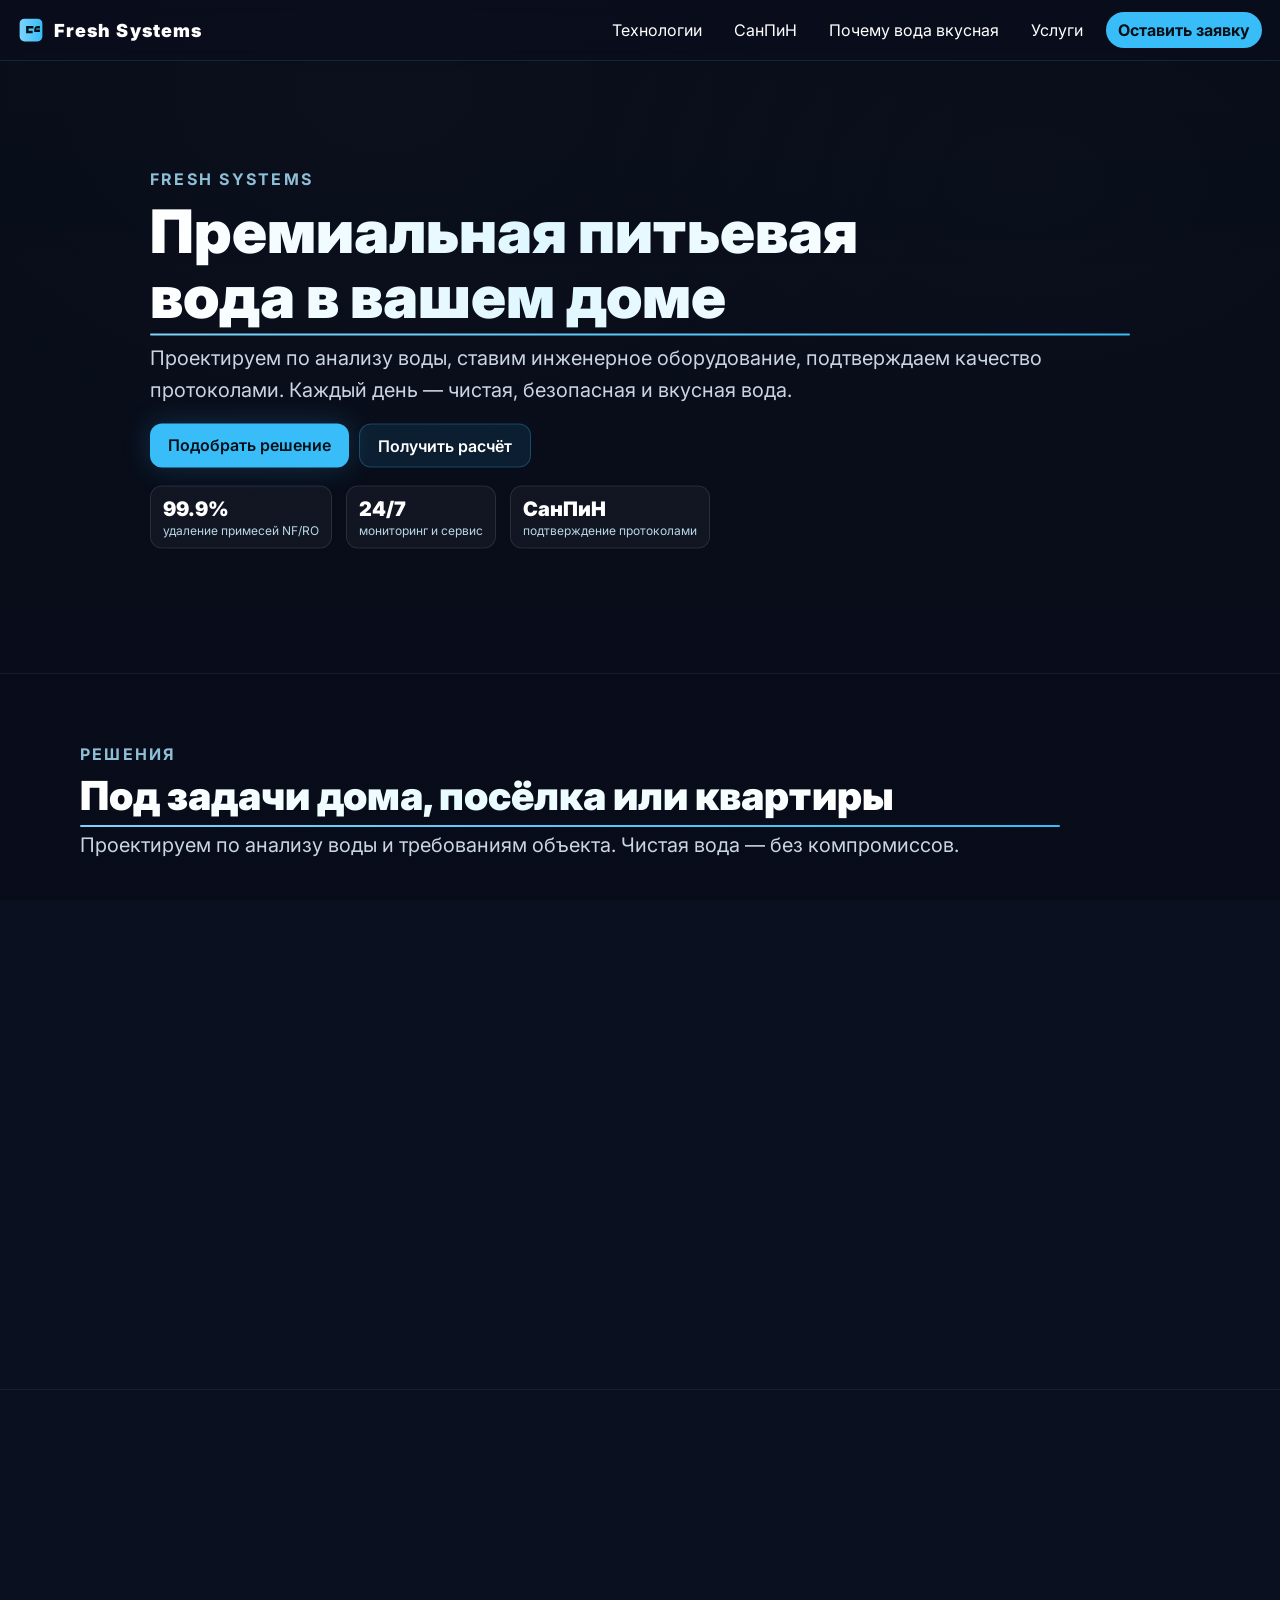
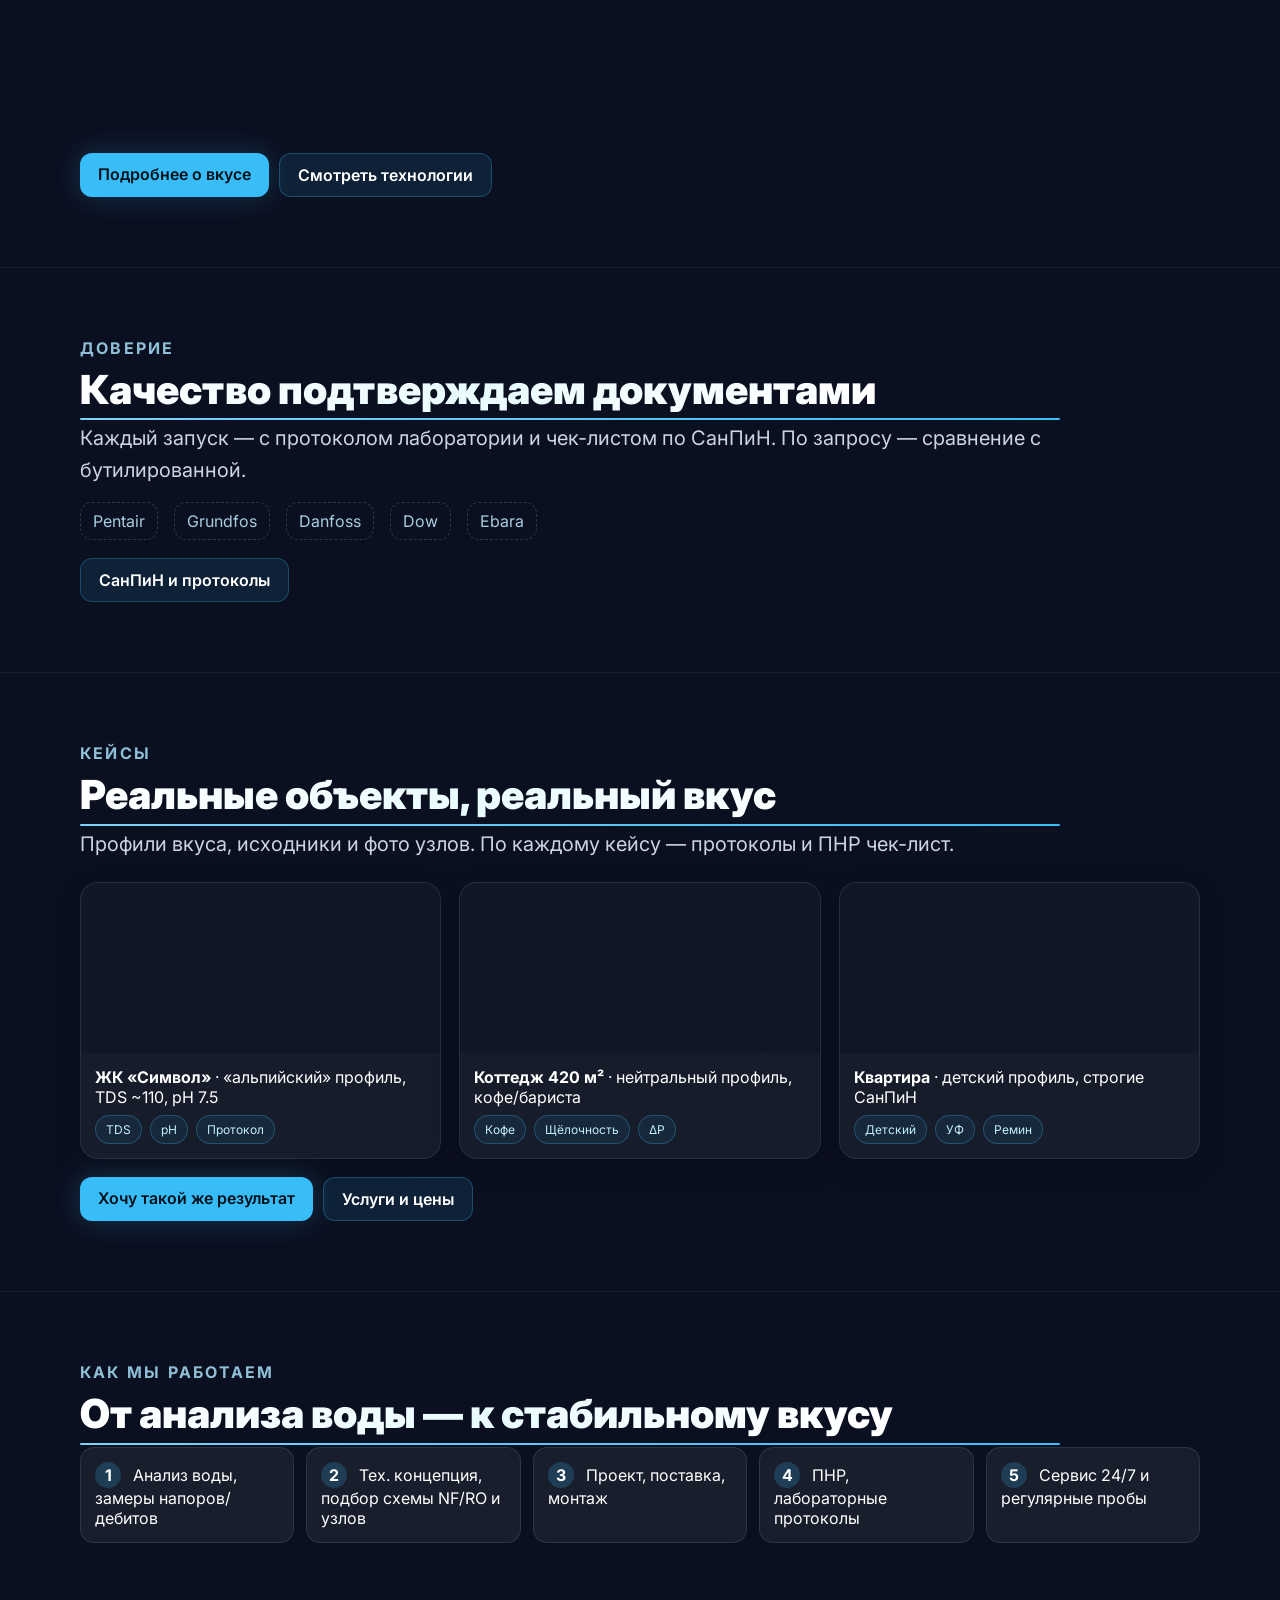
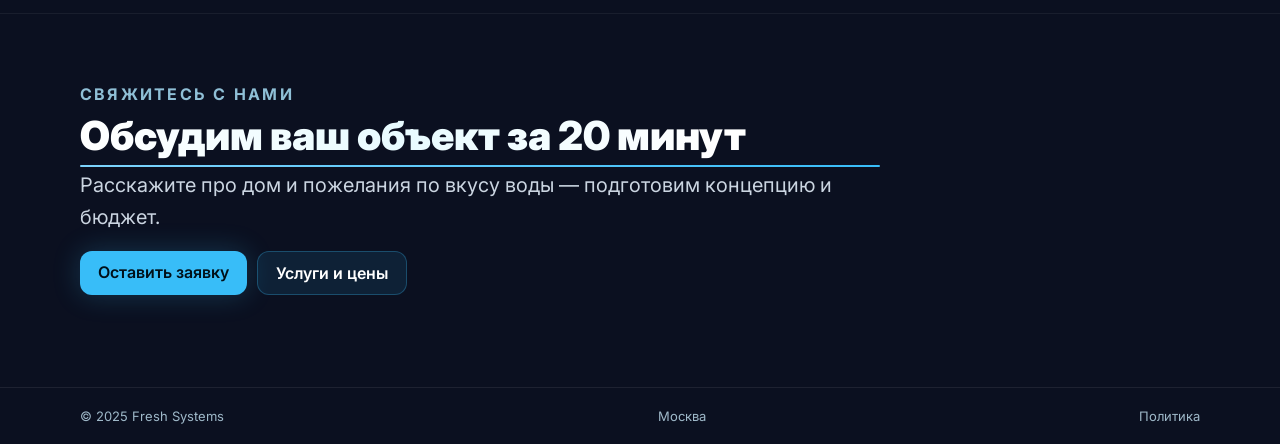
==== commit c2303ace: "Update index.html" ====
--- a/index.html
+++ b/index.html
@@ -4,7 +4,7 @@
   <meta charset="utf-8" />
   <meta name="viewport" content="width=device-width, initial-scale=1" />
   <title>Fresh Systems — Централизованные системы питьевой воды</title>
-  <meta name="description" content="Проектирование, монтаж и сервис централизованных систем питьевой воды для ЖК, коттеджей и квартир. Протоколы по СанПиН. Вкусный профиль воды." />
+  <meta name="description" content="Проектирование, монтаж и сервис централизованных систем питьевой воды для ЖК, коттеджей и квартир. Протоколы и соответствие СанПиН. Вкусная вода ежедневно." />
   <meta name="color-scheme" content="dark" />
   <link rel="preload" as="image" href="images/hero-water.jpg" />
   <link rel="preload" as="video" href="images/water-bg.mp4" type="video/mp4" />
@@ -13,7 +13,7 @@
   <link rel="stylesheet" href="preloader.css" />
   <link rel="icon" href="favicon.svg" type="image/svg+xml" />
   <meta property="og:title" content="Fresh Systems — Питьевая вода для вашего дома" />
-  <meta property="og:description" content="Инженерия полного цикла: от анализа воды до сервиса. ЖК, частные дома, квартиры." />
+  <meta property="og:description" content="Инженерия полного цикла: от анализа до сервиса. ЖК, частные дома, квартиры." />
   <meta property="og:image" content="images/og-cover.jpg" />
   <script type="application/ld+json">
   {"@context":"https://schema.org","@type":"Organization","name":"Fresh Systems","url":"https://your-domain.example","logo":"https://your-domain.example/images/logo.svg","sameAs":[]}
@@ -27,15 +27,27 @@
     <div class="ripples"><span></span><span></span></div>
   </div>
 
-  <!-- Фон -->
-  <video id="bgVideo" class="bg-video" autoplay muted loop playsinline preload="auto" poster="images/hero-water.jpg">
+  <!-- Фон видео -->
+  <video id="bgVideo" class="bg-video" autoplay muted loop playsinline preload="metadata" poster="images/hero-water.jpg">
     <source src="images/water-bg.mp4" type="video/mp4" />
   </video>
-  <div class="overlay"></div>
+  <div class="overlay" aria-hidden="true"></div>
 
   <!-- Шапка -->
   <header class="site-header">
-    <a class="brand" href="index.html" aria-label="На главную">FS</a>
+    <a class="brand" href="index.html" aria-label="На главную">
+      <!-- Минималистичный SVG-логотип FS -->
+      <svg viewBox="0 0 64 64" role="img" aria-label="FS logo">
+        <defs>
+          <linearGradient id="lg" x1="0" x2="1">
+            <stop offset="0" stop-color="#7dd3fc"/><stop offset="1" stop-color="#38bdf8"/>
+          </linearGradient>
+        </defs>
+        <rect x="4" y="4" width="56" height="56" rx="12" fill="url(#lg)"/>
+        <path d="M20 22h18v6H26v6h10v6H20V22zm20 0h14v6H46c-2 0-2 2-2 3h10v6H40v-6c0-5 3-9 8-9z" fill="#001019"/>
+      </svg>
+      <b>Fresh&nbsp;Systems</b>
+    </a>
     <nav class="top-nav" aria-label="Основное меню">
       <a href="technologies.html">Технологии</a>
       <a href="sanpin.html">СанПиН</a>
@@ -61,13 +73,13 @@
       <div class="hgroup fadein" data-parallax data-speed="0.18">
         <div class="kicker">Fresh Systems</div>
         <h1 class="h1">Премиальная питьевая вода <br class="mob-br">в&nbsp;вашем доме</h1>
-        <p class="sub">Проектируем систему по анализу воды, ставим инженерное оборудование, подтверждаем качество протоколами. Каждый день — чистая, безопасная и вкусная вода.</p>
+        <p class="sub">Проектируем по анализу воды, ставим инженерное оборудование, подтверждаем качество протоколами. Каждый день — чистая, безопасная и вкусная вода.</p>
         <div class="actions">
           <a href="services.html" class="btn primary">Подобрать решение</a>
           <a href="contacts.html" class="btn ghost">Получить расчёт</a>
         </div>
 
-        <div class="stats">
+        <div class="stats" aria-label="Показатели">
           <div class="stat"><span class="num">99.9%</span><span class="cap">удаление примесей NF/RO</span></div>
           <div class="stat"><span class="num">24/7</span><span class="cap">мониторинг и сервис</span></div>
           <div class="stat"><span class="num">СанПиН</span><span class="cap">подтверждение протоколами</span></div>
@@ -82,7 +94,7 @@
       <div class="hgroup fadein">
         <div class="kicker">РЕШЕНИЯ</div>
         <h2 class="h2">Под задачи дома, посёлка или квартиры</h2>
-        <p class="sub">Проектируем по результатам анализа воды и требованиям объекта. Чистая вода — без компромиссов.</p>
+        <p class="sub">Проектируем по анализу воды и требованиям объекта. Чистая вода — без компромиссов.</p>
       </div>
 
       <div class="row mt-3">
@@ -90,7 +102,7 @@
           <div class="card-ill" style="--img:url('images/solutions/multi.jpg')"></div>
           <div class="card-body">
             <h3>Многоквартирные дома</h3>
-            <p>Центральные станции, буферные ёмкости, подача на стояки, резервирование контуров.</p>
+            <p>Станции на вводе, буферы, подача на стояки, резервирование.</p>
             <span class="arrow">Подробнее</span>
           </div>
         </a>
@@ -99,7 +111,7 @@
           <div class="card-ill" style="--img:url('images/solutions/private.jpg')"></div>
           <div class="card-body">
             <h3>Частные дома</h3>
-            <p>Компактные станции с реминерализацией и УФ-обеззараживанием.</p>
+            <p>Компактные станции: мягкая минерализация, УФ, чистый вкус.</p>
             <span class="arrow">Подробнее</span>
           </div>
         </a>
@@ -108,7 +120,7 @@
           <div class="card-ill" style="--img:url('images/solutions/apartment.jpg')"></div>
           <div class="card-body">
             <h3>Квартиры</h3>
-            <p>Модули под мойку, питьевые фонтанчики, пост-карбонизация по вкусу.</p>
+            <p>Модули под мойку, питьевые точки, профили «детский/кофе».</p>
             <span class="arrow">Подробнее</span>
           </div>
         </a>
@@ -122,20 +134,20 @@
       <div class="hgroup fadein">
         <div class="kicker">ПОЧЕМУ ВОДА ВКУСНАЯ</div>
         <h2 class="h2">Сбалансированная минерализация и свежесть</h2>
-        <p class="sub">Контролируем минералы, удаляем запахи и органику, корректируем вкус пост-фильтрами. Результат — мягкий, «чистый» профиль без посторонних нот.</p>
+        <p class="sub">Контролируем минералы, убираем запахи и органику, корректируем вкус пост-фильтрами. Результат — мягкий профиль без посторонних нот.</p>
       </div>
 
       <div class="row">
         <div class="col-6 fadein">
           <div class="glass">
             <h3>Инженерная карта вкуса</h3>
-            <p>Подбираем солевой состав под задачу: от нейтрального до «альпийского» профиля.</p>
+            <p>Подбираем солевой состав: от нейтрального до «альпийского».</p>
           </div>
         </div>
         <div class="col-6 fadein">
           <div class="glass">
-            <h3>Стабильность круглый год</h3>
-            <p>Автоконтроль потока, давления и ресурса — вкус без «скачков» по сезонам.</p>
+            <h3>Стабильность 365 дней</h3>
+            <p>Онлайн-контроль потока, давления и ресурса — вкус без «скачков».</p>
           </div>
         </div>
       </div>
@@ -147,7 +159,7 @@
     </div>
   </section>
 
-  <!-- Доверие -->
+  <!-- Блок доверия -->
   <section class="section">
     <div class="container">
       <div class="hgroup fadein">
@@ -155,14 +167,13 @@
         <h2 class="h2">Качество подтверждаем документами</h2>
         <p class="sub">Каждый запуск — с протоколом лаборатории и чек-листом по СанПиН. По запросу — сравнение с бутилированной.</p>
       </div>
-      <div class="logos fadein" aria-label="Бренды оборудования">
+      <div class="logos fadein" aria-label="Партнёры">
         <span class="logo">Pentair</span>
         <span class="logo">Grundfos</span>
         <span class="logo">Danfoss</span>
         <span class="logo">Dow</span>
         <span class="logo">Ebara</span>
       </div>
-
       <div class="actions fadein">
         <a href="sanpin.html" class="btn ghost">СанПиН и протоколы</a>
       </div>
@@ -175,25 +186,25 @@
       <div class="hgroup fadein">
         <div class="kicker">КЕЙСЫ</div>
         <h2 class="h2">Реальные объекты, реальный вкус</h2>
-        <p class="sub">Профиль вкуса, исходники и фото узла. По каждому кейсу — протоколы и чек-лист ПНР.</p>
+        <p class="sub">Профили вкуса, исходники и фото узлов. По каждому кейсу — протоколы и ПНР чек-лист.</p>
       </div>
 
       <div class="cases row mt-3">
-        <a class="case fadein" href="images/cases/home-01.jpg" target="_blank" rel="noopener">
+        <a class="case fadein" href="images/cases/home-01.jpg" target="_blank">
           <div class="ph" style="--img:url('images/cases/home-01.jpg')"></div>
           <div class="cap">
             <strong>ЖК «Символ»</strong> · «альпийский» профиль, TDS ~110, pH 7.5
             <div class="mini-tags"><span>TDS</span><span>pH</span><span>Протокол</span></div>
           </div>
         </a>
-        <a class="case fadein" href="images/cases/home-02.jpg" target="_blank" rel="noopener">
+        <a class="case fadein" href="images/cases/home-02.jpg" target="_blank">
           <div class="ph" style="--img:url('images/cases/home-02.jpg')"></div>
           <div class="cap">
-            <strong>Коттедж 420 м²</strong> · нейтральный профиль, стабильная экстракция
+            <strong>Коттедж 420 м²</strong> · нейтральный профиль, кофе/бариста
             <div class="mini-tags"><span>Кофе</span><span>Щёлочность</span><span>ΔP</span></div>
           </div>
         </a>
-        <a class="case fadein" href="images/cases/home-03.jpg" target="_blank" rel="noopener">
+        <a class="case fadein" href="images/cases/home-03.jpg" target="_blank">
           <div class="ph" style="--img:url('images/cases/home-03.jpg')"></div>
           <div class="cap">
             <strong>Квартира</strong> · детский профиль, строгие СанПиН
@@ -232,7 +243,7 @@
       <div class="hgroup fadein">
         <div class="kicker">СВЯЖИТЕСЬ С НАМИ</div>
         <h2 class="h2">Обсудим ваш объект за 20 минут</h2>
-        <p class="sub">Расскажите про дом и пожелания по вкусу воды — подготовим концепцию и ориентировочный бюджет.</p>
+        <p class="sub">Расскажите про дом и пожелания по вкусу воды — подготовим концепцию и бюджет.</p>
         <div class="actions">
           <a href="contacts.html" class="btn primary">Оставить заявку</a>
           <a href="services.html" class="btn ghost">Услуги и цены</a>
@@ -240,6 +251,13 @@
       </div>
     </div>
   </section>
+
+  <!-- Липкий CTA (мобилка) -->
+  <div class="sticky-cta" aria-hidden="false">
+    <div class="inner">
+      <a class="btn primary" href="contacts.html">Оставить заявку</a>
+    </div>
+  </div>
 
   <!-- Футер -->
   <footer class="site-footer">
@@ -252,74 +270,44 @@
 
   <!-- JS -->
   <script>
-    // Видео (мобилка → статичный фон)
+    // Видео (десктоп: видео; мобилка: статичный фон)
     (function(){
       const isMobile = matchMedia('(max-width: 768px)').matches;
       const v = document.getElementById('bgVideo');
       if(!v) return;
       const ok = ()=>{ document.body.classList.remove('no-video'); v.play?.().catch(()=>{}); };
-      if(isMobile){
-        document.body.classList.add('mobile-bg');
-        v.pause?.(); v.removeAttribute('src'); v.load();
-      }else{
-        v.addEventListener('loadeddata', ok, {once:true});
-        v.addEventListener('canplay', ok, {once:true});
-        setTimeout(()=>{ if(v.readyState>=2) ok(); }, 1800);
-      }
+      if(isMobile){ v.pause?.(); v.removeAttribute('src'); v.load(); }
+      else{ v.addEventListener('canplay', ok, {once:true}); setTimeout(()=>{if(v.readyState>=2) ok();}, 1400); }
     })();
 
     // Моб. меню
     (function(){
-      const btn = document.getElementById('menuBtn');
-      const drawer = document.getElementById('drawer');
+      const btn=document.getElementById('menuBtn'), drawer=document.getElementById('drawer');
       if(!btn||!drawer) return;
-      const toggle = (open)=> {
-        if(open===undefined) open = !drawer.classList.contains('open');
-        drawer.classList.toggle('open', open);
-        drawer.hidden = !open;
-        btn.setAttribute('aria-expanded', String(open));
-        document.body.classList.toggle('mobile-menu-open', open);
-      };
-      const on = (e)=>{ e.preventDefault(); toggle(); };
-      btn.addEventListener('click', on, {passive:false});
-      btn.addEventListener('touchstart', on, {passive:false});
-      const outside=(e)=>{
-        if(!drawer.classList.contains('open')) return;
-        if(!drawer.contains(e.target) && !btn.contains(e.target)) toggle(false);
-      };
-      document.addEventListener('click', outside);
-      document.addEventListener('touchstart', outside, {passive:true});
+      const toggle=(open)=>{ if(open===undefined) open=!drawer.classList.contains('open'); drawer.classList.toggle('open',open); drawer.hidden=!open; btn.setAttribute('aria-expanded',String(open)); document.body.classList.toggle('mobile-menu-open',open); };
+      btn.addEventListener('click',(e)=>{e.preventDefault();toggle();});
+      document.addEventListener('click',(e)=>{ if(!drawer.classList.contains('open')) return; if(!drawer.contains(e.target)&&!btn.contains(e.target)) toggle(false); });
     })();
 
     // Плавные появления
     (function(){
-      const els = document.querySelectorAll('.fadein');
-      const io = new IntersectionObserver((entries)=>{
-        entries.forEach(e=>{
-          if(e.isIntersecting) e.target.classList.add('show');
-        });
-      },{threshold:.18});
+      const els=document.querySelectorAll('.fadein');
+      const io=new IntersectionObserver((entries)=>{ entries.forEach(e=>{ if(e.isIntersecting) e.target.classList.add('show'); }); },{threshold:.18});
       els.forEach(el=>io.observe(el));
     })();
 
-    // Параллакс
+    // Параллакс (очень лёгкий)
     (function(){
       if(matchMedia('(prefers-reduced-motion: reduce)').matches) return;
-      const els=[...document.querySelectorAll('[data-parallax]')];
-      if(!els.length) return; let H=innerHeight, ticking=false;
+      const els=[...document.querySelectorAll('[data-parallax]')]; if(!els.length) return; let H=innerHeight, ticking=false;
       const clamp=(v,min,max)=>Math.min(max,Math.max(min,v));
-      const apply=()=>{
-        els.forEach(el=>{
-          const s=parseFloat(el.dataset.speed||'0.15');
-          const r=el.getBoundingClientRect();
-          const c=r.top+r.height/2-H/2;
-          el.style.transform=`translate3d(0, ${clamp(c*s,-36,36)}px, 0)`;
-        }); ticking=false;
-      };
+      const apply=()=>{ els.forEach(el=>{ const s=parseFloat(el.dataset.speed||'0.15'); const r=el.getBoundingClientRect(); const c=r.top+r.height/2-H/2; el.style.transform=`translate3d(0, ${clamp(c*s,-36,36)}px, 0)`; }); ticking=false; };
       addEventListener('scroll', ()=>{ if(!ticking){ ticking=true; requestAnimationFrame(apply);} }, {passive:true});
       addEventListener('resize', ()=>{H=innerHeight; apply();}, {passive:true});
       apply();
     })();
+
+    // Lazy для <img> в карточках (через background) — нет необходимости, но если появятся <img>, ставь loading="lazy".
   </script>
 
   <!-- Прелоадер -->
--- a/styles.css
+++ b/styles.css
@@ -19,7 +19,7 @@
   overflow-x:hidden;
 }
 
-/* ===== Фон ===== */
+/* ===== Фон (главная) ===== */
 .bg-video{
   position:fixed; inset:0; width:100%; height:100%; object-fit:cover; object-position:center; z-index:-3;
   filter:brightness(.55) contrast(1.06) saturate(1.08);
@@ -43,7 +43,9 @@
   background:rgba(11,16,32,.55); backdrop-filter:blur(8px);
   border-bottom:1px solid rgba(56,189,248,.14);
 }
-.brand{font-weight:900;font-size:20px;letter-spacing:.06em}
+.brand{display:flex; align-items:center; gap:10px}
+.brand svg{width:26px; height:26px}
+.brand b{font-weight:900;font-size:18px;letter-spacing:.06em}
 .top-nav{display:flex;gap:14px;flex-wrap:wrap;align-items:center}
 .top-nav a{padding:7px 9px;border-radius:10px}
 .top-nav a:hover{background:rgba(56,189,248,.10)}
@@ -69,7 +71,7 @@
 .section:first-of-type{border-top:none}
 .hgroup{max-width:980px}
 
-/* Заголовки: убрали «бегающий белый блок». Теперь — спокойный градиент + плавная underline. */
+/* Заголовки (liquid underline, без “бегунка”) */
 .h1{
   font-size:clamp(30px,5.2vw,60px); font-weight:900; line-height:1.08; margin-bottom:14px; position:relative; text-wrap:balance;
   background:linear-gradient(90deg,#fff 0%, #dff7ff 40%, #fff 80%); -webkit-background-clip:text; background-clip:text; color:transparent;
@@ -78,7 +80,6 @@
   font-size:clamp(22px,3.6vw,40px); font-weight:900; line-height:1.12; margin-bottom:10px; position:relative; text-wrap:balance;
   background:linear-gradient(90deg,#fff 0%, #e8fbff 40%, #fff 80%); -webkit-background-clip:text; background-clip:text; color:transparent;
 }
-/* новая «liquid-underline» появляется при появлении блока на экране */
 .h1::after, .h2::after{
   content:""; position:absolute; left:0; right:0; bottom:-8px; height:2px; border-radius:2px;
   background:linear-gradient(90deg, #7dd3fc, #38bdf8);
@@ -110,17 +111,18 @@
 .hero{min-height:68vh;display:flex;align-items:center}
 .mob-br{display:none}
 
-/* Карточки */
-.card-cta{
-  grid-column:span 4; display:flex; flex-direction:column; border-radius:18px; overflow:hidden;
-  background:rgba(255,255,255,.04); border:1px solid rgba(255,255,255,.08); box-shadow:var(--shadow);
+/* Карточки (решения/кейсы/услуги унифицированы локальными файлами) */
+.card-cta, .cases .case, .svc-card{
+  background:rgba(255,255,255,.05);
+  border:1px solid rgba(255,255,255,.08);
+  border-radius:18px; overflow:hidden; box-shadow:var(--shadow);
   transition:transform .30s cubic-bezier(.16,1,.3,1), border-color .25s, background .25s;
 }
-.card-cta:hover{transform:translateY(-3px); border-color:rgba(56,189,248,.35); background:rgba(255,255,255,.06)}
-.card-ill{height:170px; background:linear-gradient(0deg, rgba(7,11,22,.3), rgba(7,11,22,.3)), var(--img) center/cover no-repeat}
-.card-body{padding:14px}
-.card-body h3{font-size:18px; margin-bottom:6px}
-.card-body p{color:#dbe9f6}
+.card-cta:hover, .cases .case:hover, .svc-card:hover{ transform:translateY(-3px); border-color:rgba(56,189,248,.35); background:rgba(255,255,255,.06) }
+.card-ill, .cases .case .ph, .svc-ill{height:170px; background:linear-gradient(0deg, rgba(7,11,22,.3), rgba(7,11,22,.3)), var(--img) center/cover no-repeat}
+.card-body, .cases .case .cap, .svc-body{padding:14px}
+.card-body h3, .svc-body h3{font-size:18px; margin-bottom:6px}
+.card-body p, .svc-body p{color:#dbe9f6}
 .arrow{display:inline-flex; align-items:center; gap:8px; margin-top:8px; color:#bfefff}
 .arrow::after{content:"→"; transition:transform .25s}
 .card-cta:hover .arrow::after{transform:translateX(4px)}
@@ -144,17 +146,9 @@
 .cta .hgroup{max-width:800px}
 
 /* ===== КЕЙСЫ ===== */
-.cases .case{
-  grid-column: span 4;
-  background: rgba(255,255,255,.05);
-  border: 1px solid rgba(255,255,255,.08);
-  border-radius: 18px; overflow: hidden; transition: transform .28s, border-color .25s, background .25s; box-shadow: var(--shadow);
-}
-.cases .case .ph{ height: 170px; background: var(--img) center/cover no-repeat }
-.cases .case .cap{ padding: 12px 14px; color:#dbe9f6 }
+.cases .case{ grid-column: span 4 }
 .cases .case .mini-tags{ display:flex; gap:8px; flex-wrap:wrap; margin-top:8px }
 .cases .case .mini-tags span{ padding:6px 10px; border-radius:999px; font-size:12px; border:1px solid rgba(56,189,248,.28); background:rgba(56,189,248,.08); color:#bfefff }
-.cases .case:hover{ transform: translateY(-2px); border-color: rgba(56,189,248,.35); background: rgba(255,255,255,.06) }
 
 /* Плавные появления */
 .fadein{opacity:0;transform:translateY(var(--reveal-distance));transition:opacity var(--reveal-duration) cubic-bezier(.16,1,.3,1),transform var(--reveal-duration) cubic-bezier(.16,1,.3,1)}
@@ -164,6 +158,16 @@
 .site-footer{padding:20px 0; border-top:1px solid rgba(255,255,255,.08); margin-top:22px}
 .footer-inner{display:flex; align-items:center; gap:12px; justify-content:space-between; max-width:1160px; margin:0 auto; padding:0 20px}
 .minor{color:#9fb9c9; font-size:13px}
+
+/* ===== Sticky CTA (мобилка) ===== */
+.sticky-cta{
+  position:fixed; left:0; right:0; bottom:12px; z-index:19; display:none; justify-content:center; pointer-events:none;
+}
+.sticky-cta .inner{
+  pointer-events:auto; display:flex; gap:10px; padding:8px; border-radius:14px;
+  background:rgba(11,16,32,.86); border:1px solid rgba(255,255,255,.12); backdrop-filter:blur(10px);
+}
+@media (max-width:768px){ .sticky-cta{display:flex} }
 
 /* ===== Mobile-first оптимизации ===== */
 @media (max-width:1180px){
@@ -180,12 +184,9 @@
   .top-nav{display:none}
   .menu-toggle{display:flex}
   body.mobile-menu-open{overflow:hidden}
-
-  /* меньше размытия и теней на мобилке (экономим GPU) */
   .overlay{background: linear-gradient(180deg, rgba(7,11,22,.72) 0%, rgba(7,11,22,.64) 100%)}
   .glass{backdrop-filter:none; box-shadow:0 8px 20px rgba(0,0,0,.18)}
-  .bg-video{display:none} /* мобильный фон статичный из body.mobile-bg */
-
+  .bg-video{display:none}
   .hero{min-height:58vh}
   .mob-br{display:inline}
   :root{--reveal-distance:28px;--reveal-duration:950ms}
@@ -196,7 +197,7 @@
   .h2{font-size:clamp(20px,6.4vw,28px)}
   .sub{font-size:15px}
   .stats{gap:10px}
-  .card-ill,.cases .case .ph{height:150px}
+  .card-ill,.cases .case .ph,.svc-ill{height:150px}
   .btn{padding:10px 14px;border-radius:10px}
 }
 
--- a/preloader.css
+++ b/preloader.css
@@ -1,4 +1,4 @@
-/* Lightweight прелоадер: «светлый орб» + 2 ряби. Только transform/opacity — без тяжёлых фильтров. */
+/* Lightweight прелоадер: «светлый орб» + 2 ряби. Только transform/opacity. */
 #preloader{
   position:fixed; inset:0; z-index:10000; display:grid; place-items:center;
   background:
@@ -6,8 +6,6 @@
     #0b1020;
   overflow:hidden;
 }
-
-/* Орб (кружок) с мягким «глянцем» */
 .loader-orb{
   position:relative; width:84px; height:84px; border-radius:999px;
   background: radial-gradient(65% 65% at 35% 30%, #a6eaff 0%, #7dd3fc 40%, #38bdf8 70%, #1c97d0 100%);
@@ -17,14 +15,11 @@
   will-change: transform, opacity;
 }
 .loader-orb::before{
-  /* глянец */
   content:""; position:absolute; left:-20%; top:-25%; width:140%; height:60%;
   background: linear-gradient(120deg, rgba(255,255,255,.7), rgba(255,255,255,.06) 32%, transparent 55%);
   filter: blur(5px); border-radius:50%;
   pointer-events:none;
 }
-
-/* Ряби */
 .ripples{ position:absolute; left:50%; top:50%; transform:translate(-50%,-50%) }
 .ripples span{
   position:absolute; left:50%; top:50%; transform:translate(-50%,-50%);
@@ -33,8 +28,6 @@
   box-shadow: 0 0 0 2px rgba(56,189,248,.15), inset 0 0 30px rgba(56,189,248,.18);
   will-change: transform, opacity;
 }
-
-/* A11y */
 @media (prefers-reduced-motion: reduce){
   #preloader{ display:none !important; }
 }
